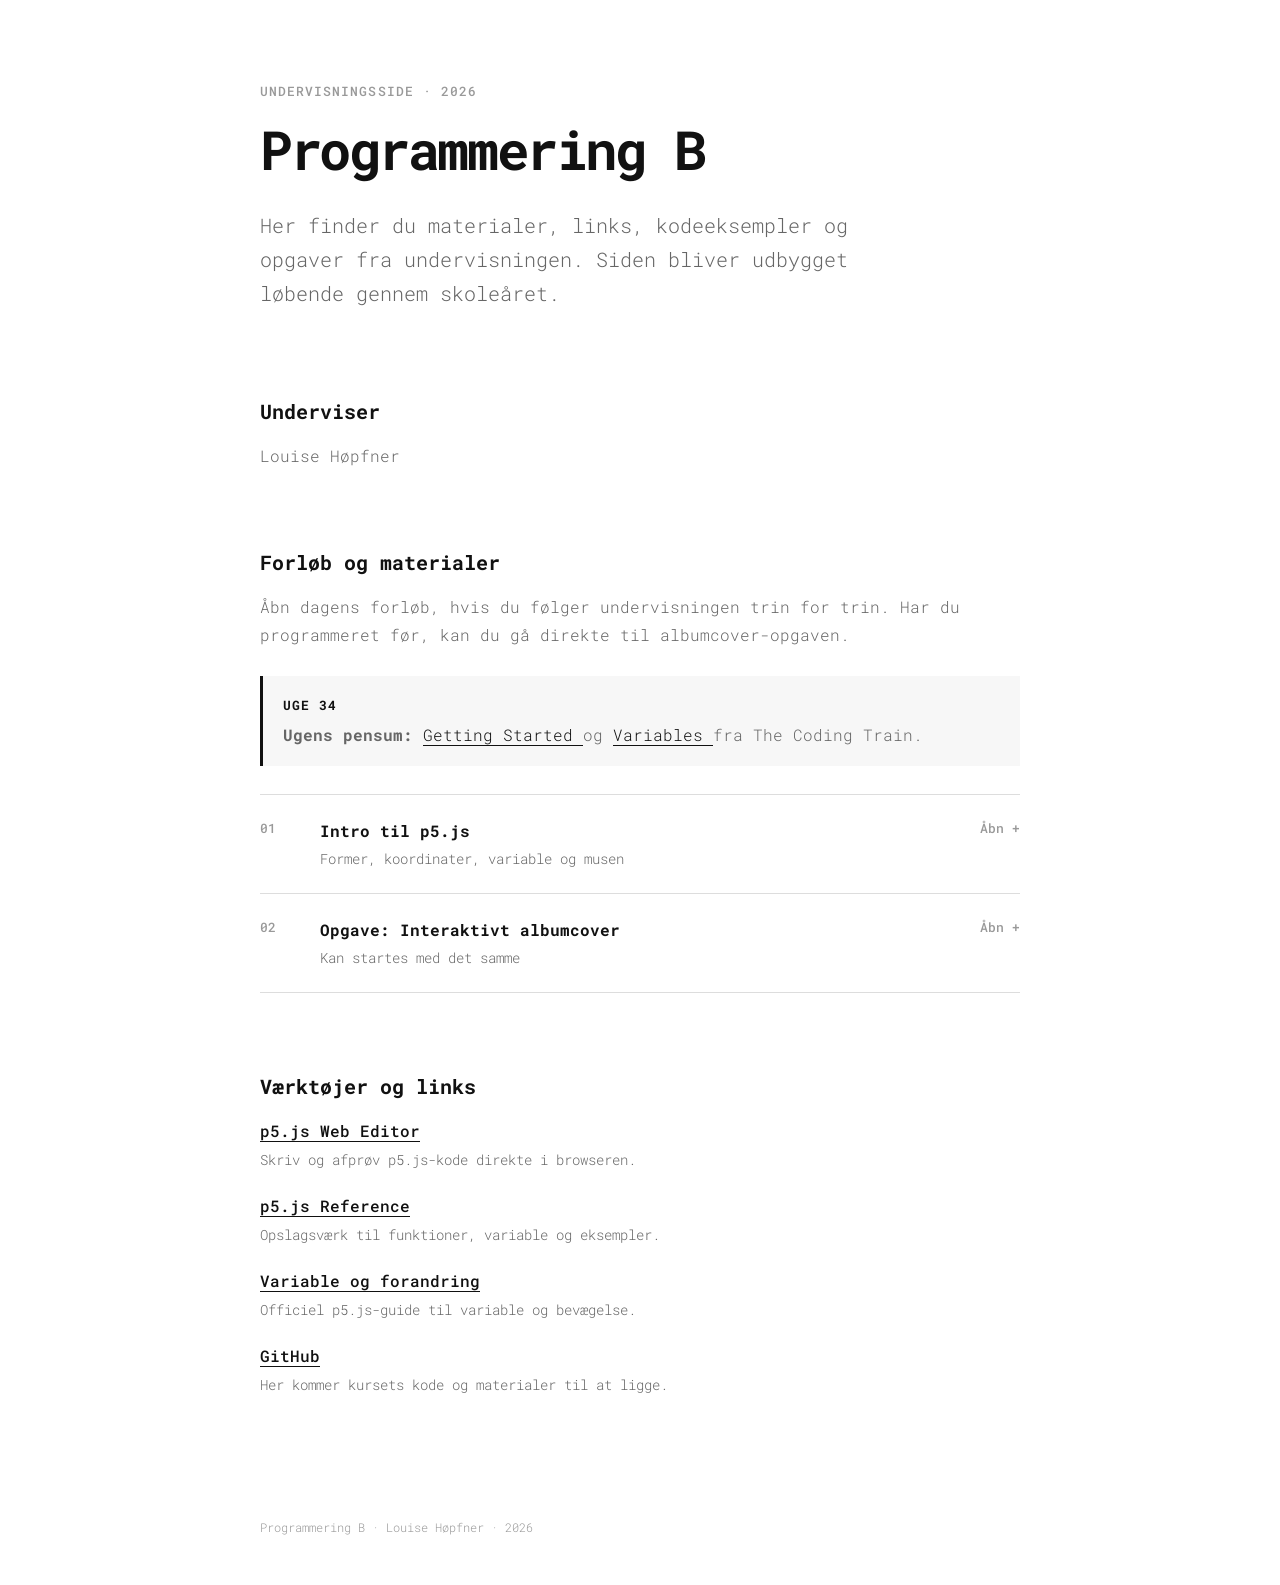
==== index.html @ 895d9dc3 "Enhance course material layout and styling in index.html and main.css" ====
<!doctype html>
<html lang="da">
  <head>
    <meta charset="utf-8">
    <meta name="viewport" content="width=device-width, initial-scale=1">
    <meta
      name="description"
      content="Undervisningsmaterialer, links og kode til Programmering B."
    >
    <title>Programmering B · 2026</title>
    <link rel="preconnect" href="https://fonts.googleapis.com">
    <link rel="preconnect" href="https://fonts.gstatic.com" crossorigin>
    <link
      href="https://fonts.googleapis.com/css2?family=Roboto+Mono:wght@300;500;700&display=swap"
      rel="stylesheet"
    >
    <link rel="stylesheet" href="main.css">
  </head>

  <body>
    <main id="wrapper">
      <header class="site-header">
        <p class="eyebrow">Undervisningsside · 2026</p>
        <h1>Programmering B</h1>
        <p class="intro">
          Her finder du materialer, links, kodeeksempler og opgaver fra
          undervisningen. Siden bliver udbygget løbende gennem skoleåret.
        </p>
      </header>

      <section aria-labelledby="underviser">
        <h2 id="underviser">Underviser</h2>
        <p>Louise Høpfner</p>
      </section>

      <section aria-labelledby="forloeb">
        <h2 id="forloeb">Forløb og materialer</h2>
        <p class="section-note">
          Åbn dagens forløb, hvis du følger undervisningen trin for trin. Har du
          programmeret før, kan du gå direkte til albumcover-opgaven.
        </p>

        <div class="week-overview">
          <p class="week-number">Uge 34</p>
          <p>
            <strong>Ugens pensum:</strong>
            <a
              href="https://thecodingtrain.com/tracks/code-programming-with-p5-js/"
              target="_blank"
              rel="noreferrer"
            >
              Getting Started
            </a>
            og
            <a
              href="https://thecodingtrain.com/tracks/code-programming-with-p5-js/"
              target="_blank"
              rel="noreferrer"
            >
              Variables
            </a>
            fra The Coding Train.
          </p>
        </div>

        <div class="material-list">
          <details class="material-card">
            <summary>
              <span class="course-number" aria-hidden="true">01</span>
              <span class="summary-text">
                <strong>Intro til p5.js</strong>
                <span>Former, koordinater, variable og musen</span>
              </span>
              <span class="toggle-label" aria-hidden="true">Åbn</span>
            </summary>

            <div class="material-content">
              <p class="learning-goal">
                <strong>Mål:</strong> Du kan lave og gemme en p5.js-skitse,
                tegne simple figurer og bruge variable og musens position til
                at ændre dit billede.
              </p>

              <h3>Dagens forløb</h3>
              <ol class="steps">
                <li>
                  <strong>Kom i gang.</strong> Åbn p5.js Web Editor, og se
                  hvordan <code>setup()</code>, <code>draw()</code> og
                  <code>createCanvas()</code> bygger en skitse op.
                </li>
                <li>
                  <strong>Tegn med kode.</strong> Prøv selv at skabe et lille
                  billede med cirkler, ellipser, rektangler og linjer. Skift
                  farver, størrelser og placeringer ved at ændre ét tal ad
                  gangen.
                </li>
                <li>
                  <strong>Brug variable.</strong> Gem en placering, størrelse
                  eller farve i en variabel, og brug variablen flere steder i
                  din skitse. Ændr værdien, og undersøg hvad der sker.
                </li>
                <li>
                  <strong>Gør billedet interaktivt.</strong> Brug
                  <code>mouseX</code> eller <code>mouseY</code> som placering
                  eller størrelse på en figur. Bevæg musen hen over lærredet og
                  se resultatet.
                </li>
              </ol>

              <div class="try-box">
                <h3>Prøv selv undervejs</h3>
                <p>
                  Lav din egen lille komposition. Den må gerne være skæv,
                  enkel eller mærkelig. Målet er at undersøge, hvad koden gør —
                  ikke at gøre den perfekt.
                </p>
              </div>
            </div>
          </details>

          <details class="material-card assignment-card">
            <summary>
              <span class="course-number" aria-hidden="true">02</span>
              <span class="summary-text">
                <strong>Opgave: Interaktivt albumcover</strong>
                <span>Kan startes med det samme</span>
              </span>
              <span class="toggle-label" aria-hidden="true">Åbn</span>
            </summary>

            <div class="material-content">
              <p class="assignment-intro">
                Design et albumcover i p5.js, og gør det levende med variable
                og musens position. Du kan fortolke et cover, du allerede kan
                lide, eller opfinde en kunstner og et album selv.
              </p>

              <div class="inspiration-box">
                <h3>Find inspiration</h3>
                <p>
                  Se eksempler på
                  <a
                    href="https://dk.pinterest.com/louisehpfner/album-art-programming/"
                    target="_blank"
                    rel="noreferrer"
                  >
                    Pinterest-boardet Album art – programming
                  </a>.
                  Find et cover med former, farver eller mønstre, du synes er
                  interessante. Brug det som inspiration — du behøver ikke
                  kopiere det præcist.
                </p>
              </div>

              <h3>Dit albumcover skal</h3>
              <ul class="requirements">
                <li>have et kvadratisk lærred og en tydelig baggrund,</li>
                <li>bruge mindst tre forskellige simple figurer,</li>
                <li>bruge farver og former bevidst som en del af designet,</li>
                <li>bruge mindst to variable, du selv har oprettet, og</li>
                <li>
                  reagere tydeligt på <code>mouseX</code> og/eller
                  <code>mouseY</code>.
                </li>
              </ul>

              <h3>Sådan kan du arbejde</h3>
              <ol class="steps">
                <li>Vælg en idé, og lav eventuelt en hurtig skitse på papir.</li>
                <li>Byg først coveret med simple, stillestående figurer.</li>
                <li>Flyt gentagne værdier over i dine egne variable.</li>
                <li>
                  Vælg hvad musen skal styre: placering, størrelse, afstand,
                  farve eller noget helt andet.
                </li>
                <li>Afprøv, justér og giv skitsen et navn i editoren.</li>
              </ol>

              <div class="stretch-box">
                <h3>Ekstra udfordringer</h3>
                <ul>
                  <li>Lad musens vandrette og lodrette position styre hver sin ting.</li>
                  <li>Få en del af designet til at bevæge sig af sig selv.</li>
                  <li>Tilføj kunstnernavn og albumtitel som tekst.</li>
                  <li>Find på en interaktion, der overrasker brugeren.</li>
                </ul>
              </div>

              <p class="hand-in">
                <strong>Når du er færdig:</strong> Gem skitsen, og del linket
                med din underviser.
              </p>

              <p>
                <a
                  class="primary-link"
                  href="https://editor.p5js.org/"
                  target="_blank"
                  rel="noreferrer"
                >
                  Åbn p5.js Web Editor →
                </a>
              </p>
            </div>
          </details>
        </div>
      </section>

      <section aria-labelledby="vaerktoejer">
        <h2 id="vaerktoejer">Værktøjer og links</h2>
        <ul class="link-list">
          <li>
            <a href="https://editor.p5js.org/" target="_blank" rel="noreferrer">
              p5.js Web Editor
            </a>
            <span>Skriv og afprøv p5.js-kode direkte i browseren.</span>
          </li>
          <li>
            <a href="https://p5js.org/reference/" target="_blank" rel="noreferrer">
              p5.js Reference
            </a>
            <span>Opslagsværk til funktioner, variable og eksempler.</span>
          </li>
          <li>
            <a
              href="https://p5js.org/tutorials/variables-and-change/"
              target="_blank"
              rel="noreferrer"
            >
              Variable og forandring
            </a>
            <span>Officiel p5.js-guide til variable og bevægelse.</span>
          </li>
          <li>
            <a href="https://github.com/" target="_blank" rel="noreferrer">
              GitHub
            </a>
            <span>Her kommer kursets kode og materialer til at ligge.</span>
          </li>
        </ul>
      </section>
    </main>

    <footer>
      <p>Programmering B · Louise Høpfner · 2026</p>
    </footer>
  </body>
</html>
---- main.css ----
:root {
  color-scheme: light;
  --background: #ffffff;
  --text: #666666;
  --heading: #111111;
  --muted: #999999;
  --line: #dddddd;
  --max-width: 760px;
}

* {
  box-sizing: border-box;
}

html {
  scroll-behavior: smooth;
}

body {
  margin: 0;
  background: var(--background);
  color: var(--text);
  font-family: "Roboto Mono", monospace;
  font-size: 16px;
  font-weight: 300;
  line-height: 1.7;
}

#wrapper,
footer {
  width: min(100% - 40px, var(--max-width));
  margin-inline: auto;
}

#wrapper {
  padding-block: 80px 40px;
}

.site-header {
  margin-bottom: 88px;
}

.eyebrow {
  margin: 0 0 12px;
  color: var(--muted);
  font-size: 13px;
  font-weight: 500;
  letter-spacing: 0.08em;
  text-transform: uppercase;
}

h1,
h2,
h3,
p {
  margin-top: 0;
}

h1,
h2,
h3 {
  color: var(--heading);
  line-height: 1.3;
}

h1 {
  margin-bottom: 24px;
  font-size: clamp(34px, 7vw, 54px);
  font-weight: 700;
  letter-spacing: -0.045em;
}

h2 {
  margin-bottom: 18px;
  font-size: 20px;
  font-weight: 700;
}

h3 {
  margin-bottom: 4px;
  font-size: 16px;
  font-weight: 700;
}

.intro {
  max-width: 650px;
  margin-bottom: 0;
  font-size: clamp(17px, 2.5vw, 20px);
}

section {
  margin-bottom: 80px;
}

section > p:last-child {
  margin-bottom: 0;
}

.section-note {
  margin-bottom: 28px;
}

.week-overview {
  margin-bottom: 28px;
  padding: 18px 20px;
  border-left: 3px solid var(--heading);
  background: #f7f7f7;
}

.week-overview p {
  margin-bottom: 0;
}

.week-number {
  color: var(--heading);
  font-size: 13px;
  font-weight: 700;
  letter-spacing: 0.08em;
  text-transform: uppercase;
}

.week-overview .week-number {
  margin-bottom: 5px;
}

a {
  color: var(--heading);
  text-decoration: none;
  border-bottom: 1px solid var(--heading);
  transition: color 120ms ease, background-color 120ms ease;
}

a:hover,
a:focus-visible {
  background: var(--heading);
  color: var(--background);
  outline: none;
}

.link-list {
  margin: 0;
  padding: 0;
  list-style: none;
}

.material-list {
  border-top: 1px solid var(--line);
}

.material-card {
  border-bottom: 1px solid var(--line);
}

.material-card summary {
  display: grid;
  grid-template-columns: 42px 1fr auto;
  gap: 18px;
  align-items: start;
  padding-block: 22px;
  color: var(--heading);
  cursor: pointer;
  list-style: none;
}

.material-card summary::-webkit-details-marker {
  display: none;
}

.material-card summary:hover .summary-text strong,
.material-card summary:focus-visible .summary-text strong {
  text-decoration: underline;
  text-underline-offset: 4px;
}

.material-card summary:focus-visible {
  outline: 2px solid var(--heading);
  outline-offset: 5px;
}

.course-number,
.toggle-label {
  color: var(--muted);
  font-size: 13px;
  font-weight: 500;
}

.summary-text strong,
.summary-text span {
  display: block;
}

.summary-text strong {
  margin-bottom: 3px;
}

.summary-text span {
  color: var(--text);
  font-size: 14px;
}

.toggle-label::after {
  content: " +";
}

.material-card[open] .toggle-label {
  color: var(--heading);
}

.material-card[open] .toggle-label::before {
  content: "Luk";
}

.material-card[open] .toggle-label {
  font-size: 0;
}

.material-card[open] .toggle-label::before,
.material-card[open] .toggle-label::after {
  font-size: 13px;
}

.material-card[open] .toggle-label::after {
  content: " −";
}

.material-content {
  padding: 6px 0 48px 60px;
}

.material-content h3 {
  margin-top: 32px;
  margin-bottom: 12px;
}

.learning-goal,
.assignment-intro {
  color: var(--heading);
  font-size: 17px;
}

.steps,
.requirements {
  margin: 0;
  padding-left: 24px;
}

.steps li,
.requirements li {
  margin-bottom: 12px;
  padding-left: 6px;
}

code {
  padding: 0.08em 0.3em;
  background: #f1f1f1;
  color: var(--heading);
  font-family: inherit;
  font-size: 0.92em;
}

.try-box,
.stretch-box,
.inspiration-box {
  margin-top: 32px;
  padding: 22px 24px;
  border-left: 3px solid var(--heading);
  background: #f7f7f7;
}

.try-box h3,
.stretch-box h3,
.inspiration-box h3 {
  margin-top: 0;
}

.try-box p,
.stretch-box ul,
.inspiration-box p {
  margin-bottom: 0;
}

.stretch-box ul {
  padding-left: 20px;
}

.stretch-box li {
  margin-bottom: 8px;
}

.stretch-box li:last-child {
  margin-bottom: 0;
}

.hand-in {
  margin-top: 32px;
}

.primary-link {
  display: inline-block;
  padding: 8px 10px;
  border: 1px solid var(--heading);
  font-weight: 500;
}

.link-list li {
  margin-bottom: 20px;
}

.link-list a {
  display: inline;
  font-weight: 500;
}

.link-list span {
  display: block;
  margin-top: 4px;
  font-size: 14px;
}

footer {
  padding-block: 0 48px;
  color: var(--muted);
  font-size: 12px;
}

footer p {
  margin: 0;
}

@media (max-width: 560px) {
  #wrapper {
    padding-top: 48px;
  }

  .site-header {
    margin-bottom: 64px;
  }

  section {
    margin-bottom: 60px;
  }

  .material-card summary {
    grid-template-columns: 30px 1fr auto;
    gap: 10px;
  }

  .material-content {
    padding-left: 40px;
  }
}

@media (prefers-reduced-motion: reduce) {
  html {
    scroll-behavior: auto;
  }

  a {
    transition: none;
  }
}
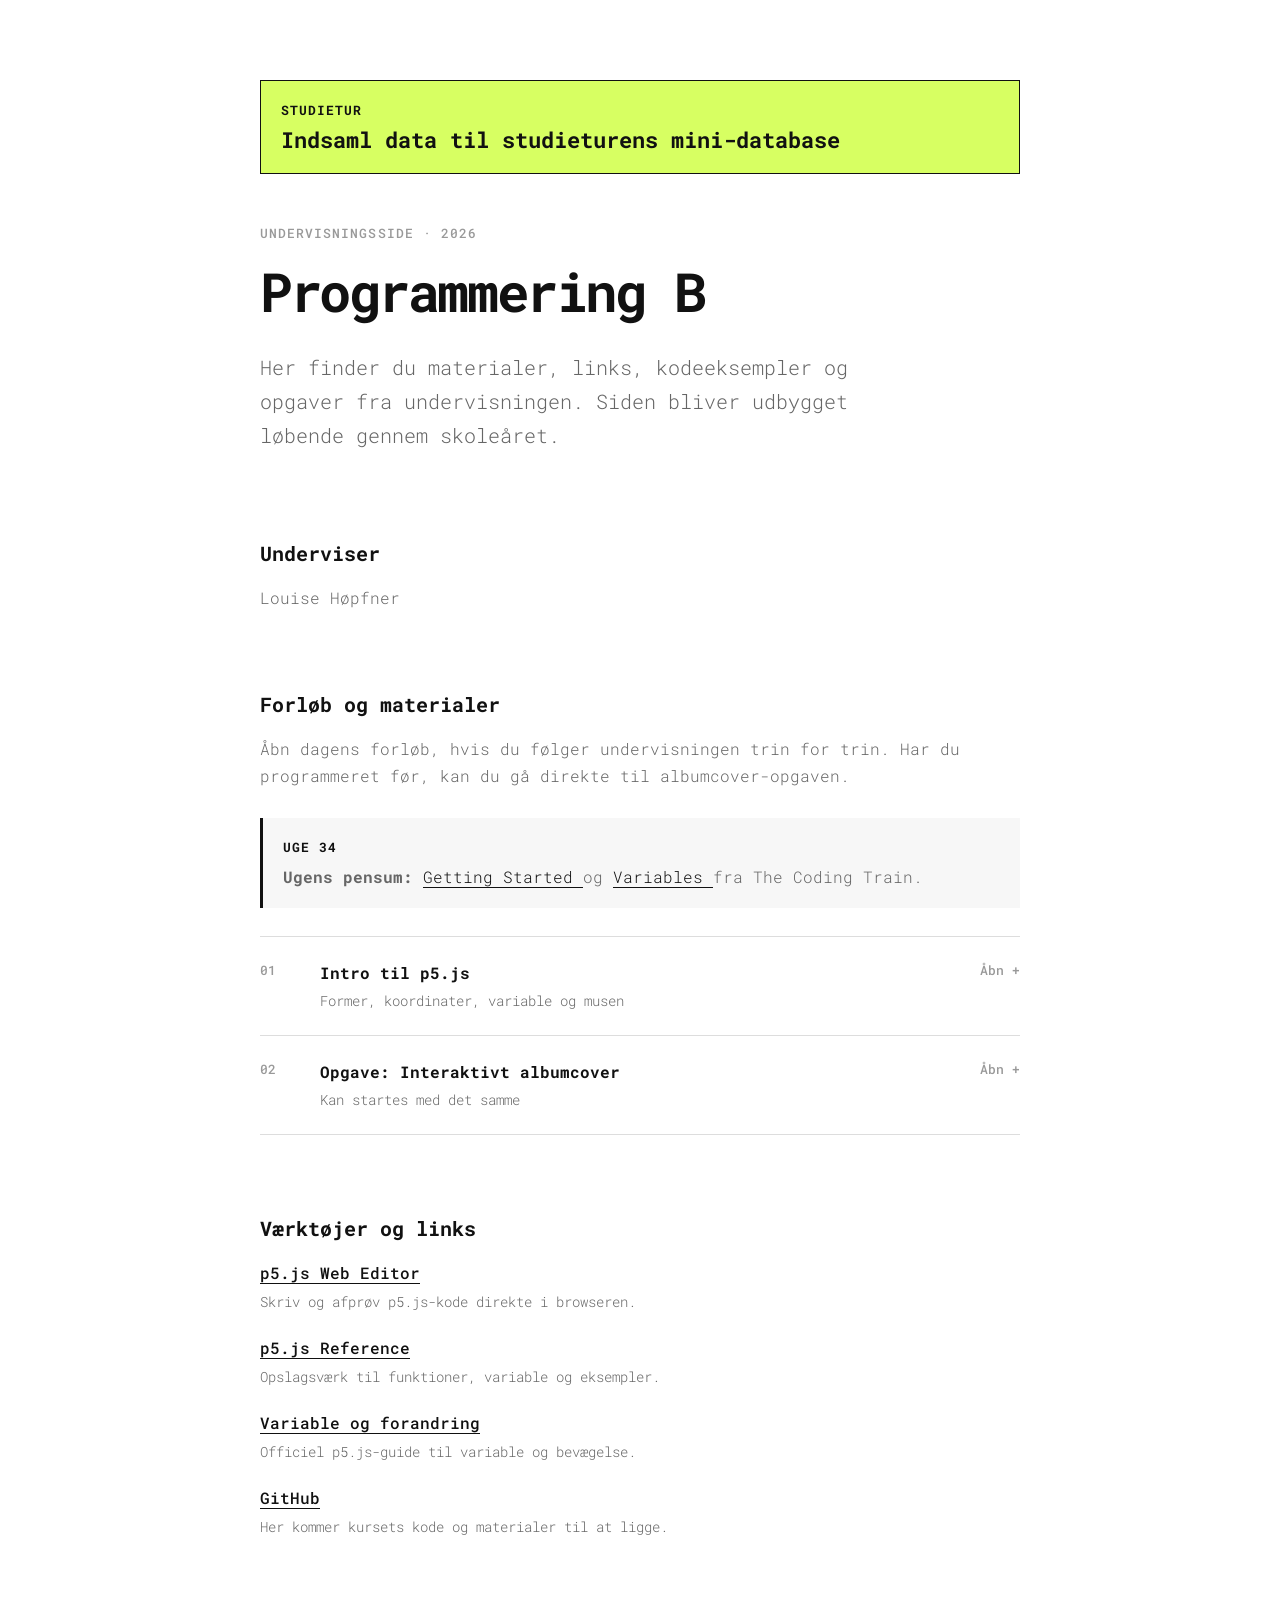
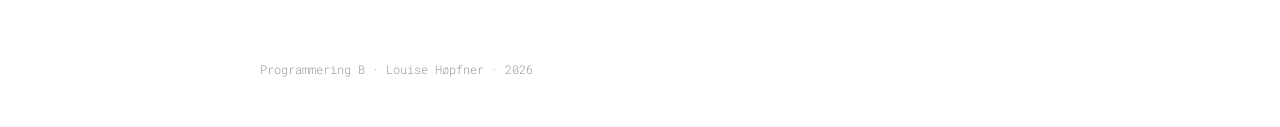
==== commit 474d1d05: "tilføjet studietursopgave" ====
--- a/index.html
+++ b/index.html
@@ -19,6 +19,11 @@
 
   <body>
     <main id="wrapper">
+      <a class="top-banner" href="studietur/">
+        <span>Studietur</span>
+        <strong>Indsaml data til studieturens mini-database</strong>
+      </a>
+
       <header class="site-header">
         <p class="eyebrow">Undervisningsside · 2026</p>
         <h1>Programmering B</h1>
--- a/main.css
+++ b/main.css
@@ -5,6 +5,8 @@
   --heading: #111111;
   --muted: #999999;
   --line: #dddddd;
+  --accent: #d7ff62;
+  --accent-soft: #f4ffd1;
   --max-width: 760px;
 }
 
@@ -36,8 +38,46 @@
   padding-block: 80px 40px;
 }
 
+.top-banner {
+  display: block;
+  margin-bottom: 48px;
+  padding: 18px 20px;
+  border: 1px solid var(--heading);
+  background: var(--accent);
+  color: var(--heading);
+  text-decoration: none;
+}
+
+.top-banner:hover,
+.top-banner:focus-visible {
+  background: var(--heading);
+  color: var(--background);
+}
+
+.top-banner span,
+.top-banner strong {
+  display: block;
+}
+
+.top-banner span {
+  margin-bottom: 4px;
+  font-size: 13px;
+  font-weight: 700;
+  letter-spacing: 0.08em;
+  text-transform: uppercase;
+}
+
+.top-banner strong {
+  font-size: clamp(17px, 3vw, 22px);
+  line-height: 1.35;
+}
+
 .site-header {
   margin-bottom: 88px;
+}
+
+.compact-header {
+  margin-bottom: 64px;
 }
 
 .eyebrow {
@@ -135,6 +175,10 @@
   background: var(--heading);
   color: var(--background);
   outline: none;
+}
+
+.back-link {
+  margin-bottom: 42px;
 }
 
 .link-list {
@@ -256,6 +300,90 @@
   color: var(--heading);
   font-family: inherit;
   font-size: 0.92em;
+}
+
+.action-box {
+  margin-top: 32px;
+  padding: 24px;
+  border-left: 3px solid var(--heading);
+  background: var(--accent-soft);
+}
+
+.action-box h2 {
+  margin-bottom: 10px;
+}
+
+.primary-link {
+  display: inline-block;
+  margin-top: 8px;
+  font-weight: 500;
+}
+
+.field-table {
+  border-top: 1px solid var(--line);
+}
+
+.field-row {
+  display: grid;
+  grid-template-columns: minmax(150px, 1fr) minmax(110px, 0.7fr) minmax(220px, 1.6fr);
+  gap: 18px;
+  padding-block: 14px;
+  border-bottom: 1px solid var(--line);
+}
+
+.field-header {
+  color: var(--heading);
+  font-size: 13px;
+  font-weight: 700;
+  letter-spacing: 0.08em;
+  text-transform: uppercase;
+}
+
+.code-block {
+  overflow-x: auto;
+  margin: 24px 0 0;
+  padding: 20px;
+  background: #f7f7f7;
+  color: var(--heading);
+  font-family: inherit;
+  font-size: 13px;
+  line-height: 1.6;
+}
+
+.code-block code {
+  padding: 0;
+  background: transparent;
+}
+
+@media (max-width: 680px) {
+  #wrapper {
+    padding-block: 48px 32px;
+  }
+
+  .site-header {
+    margin-bottom: 60px;
+  }
+
+  .material-card summary {
+    grid-template-columns: 32px 1fr;
+  }
+
+  .toggle-label {
+    grid-column: 2;
+  }
+
+  .material-content {
+    padding-left: 0;
+  }
+
+  .field-row {
+    grid-template-columns: 1fr;
+    gap: 4px;
+  }
+
+  .field-header {
+    display: none;
+  }
 }
 
 .try-box,
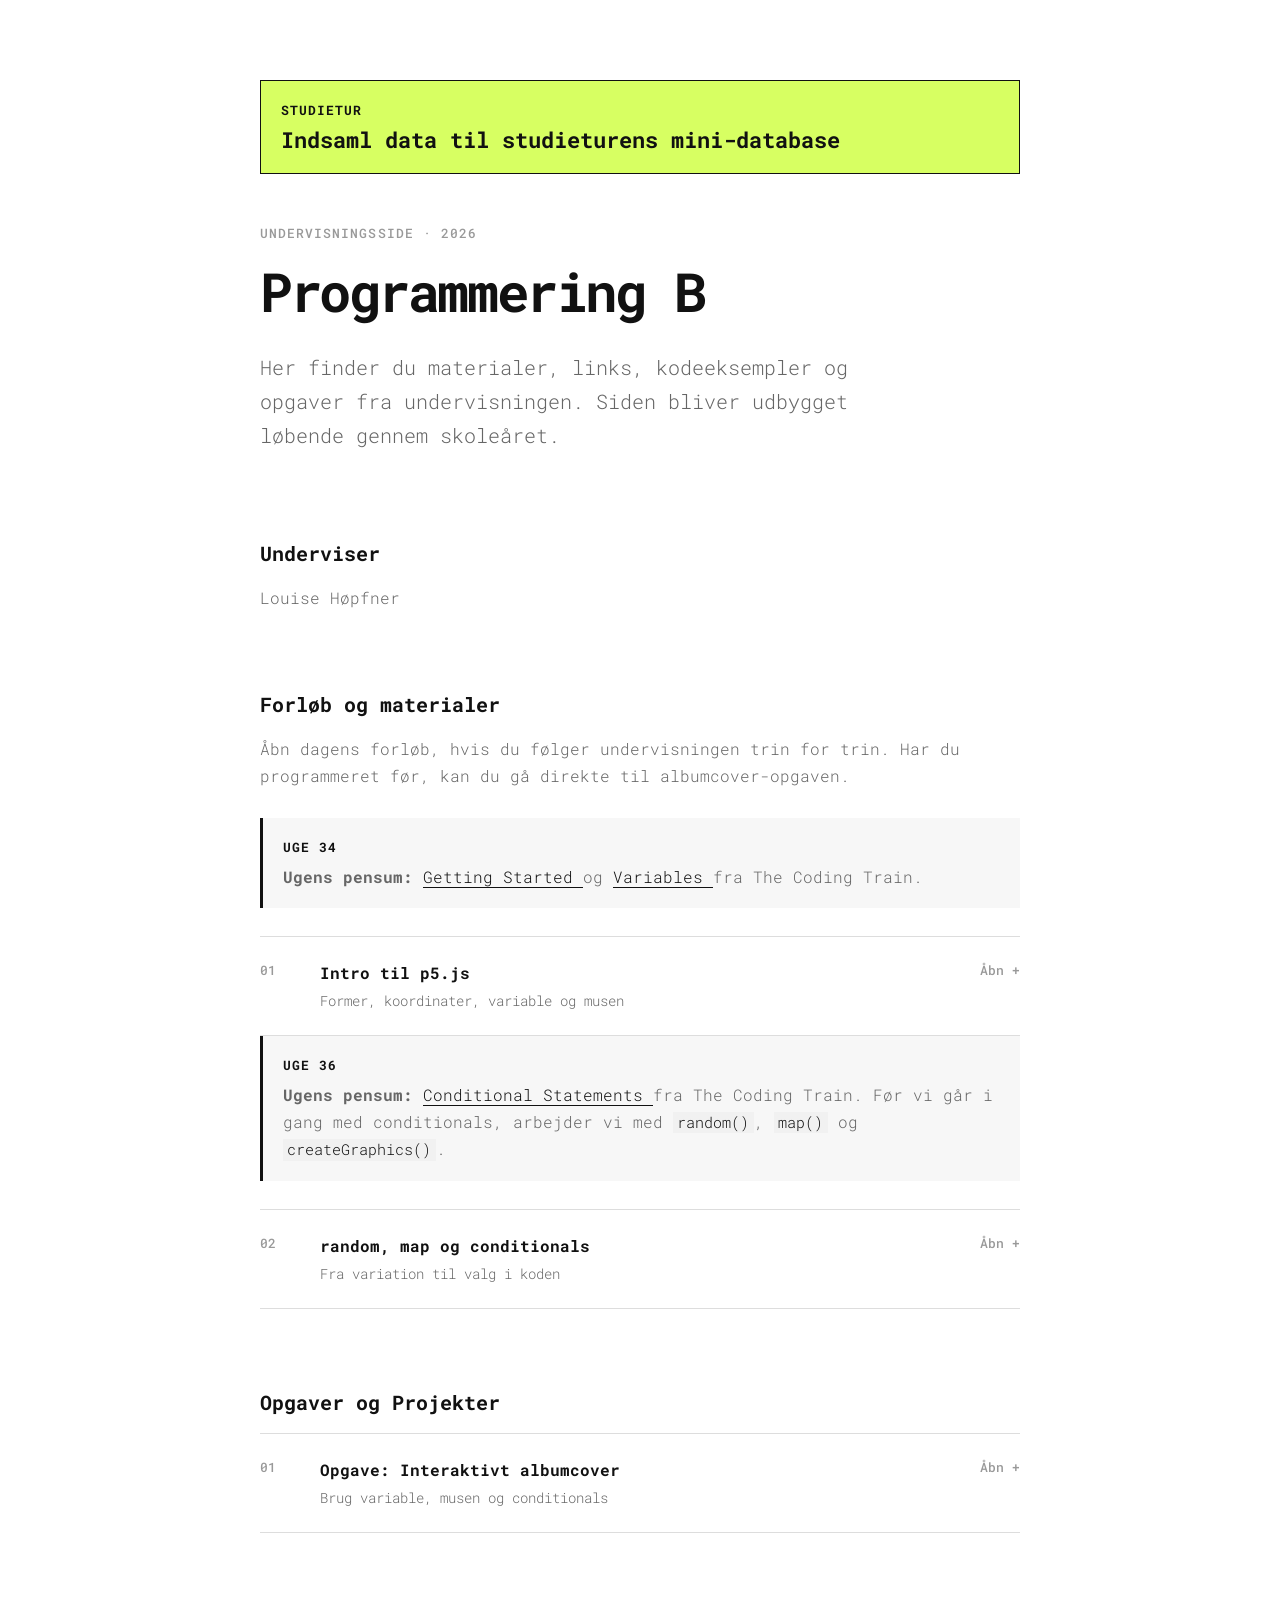
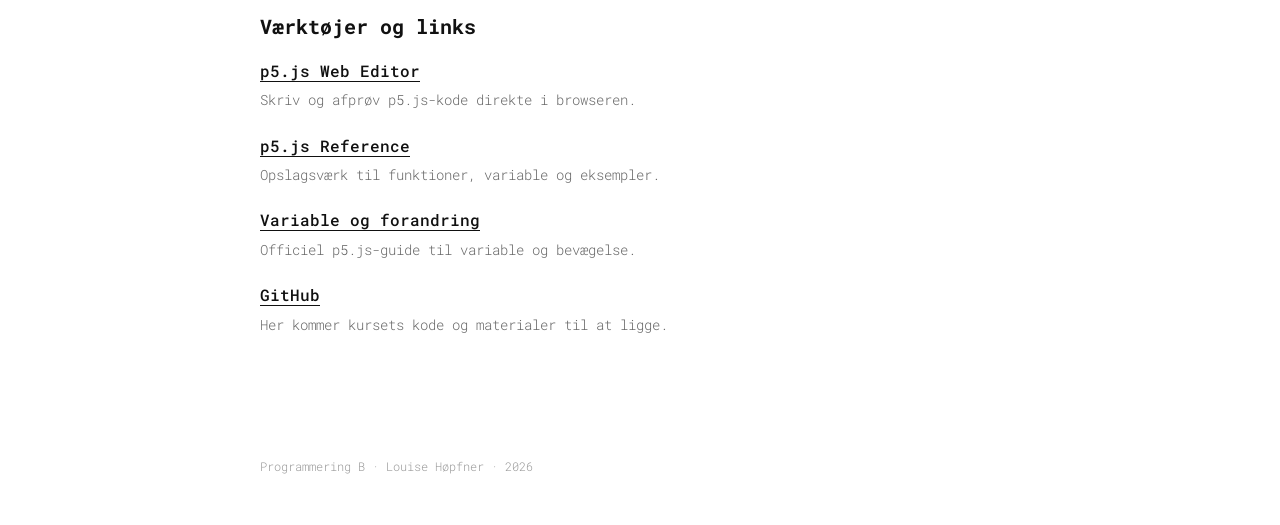
==== commit cf3b9402: "Add weekly overview and assignment details for Uge 36 in index.html" ====
--- a/index.html
+++ b/index.html
@@ -11,10 +11,10 @@
     <link rel="preconnect" href="https://fonts.googleapis.com">
     <link rel="preconnect" href="https://fonts.gstatic.com" crossorigin>
     <link
-      href="https://fonts.googleapis.com/css2?family=Roboto+Mono:wght@300;500;700&display=swap"
+      href="https://fonts.googleapis.com/css2?family=Roboto+Mono:wght@300;500;700&amp;display=swap"
       rel="stylesheet"
     >
-    <link rel="stylesheet" href="main.css">
+    <link rel="stylesheet" href="main.css?v=2026-08-23">
   </head>
 
   <body>
@@ -122,13 +122,128 @@
               </div>
             </div>
           </details>
-
+        </div>
+
+        <div class="week-overview">
+          <p class="week-number">Uge 36</p>
+          <p>
+            <strong>Ugens pensum:</strong>
+            <a
+              href="https://thecodingtrain.com/tracks/code-programming-with-p5-js/code/3-conditionals/1-conditionals/"
+              target="_blank"
+              rel="noreferrer"
+            >
+              Conditional Statements
+            </a>
+            fra The Coding Train. Før vi går i gang med conditionals, arbejder
+            vi med <code>random()</code>, <code>map()</code> og
+            <code>createGraphics()</code>.
+          </p>
+        </div>
+
+        <div class="material-list">
           <details class="material-card assignment-card">
             <summary>
               <span class="course-number" aria-hidden="true">02</span>
               <span class="summary-text">
+                <strong>random, map og conditionals</strong>
+                <span>Fra variation til valg i koden</span>
+              </span>
+              <span class="toggle-label" aria-hidden="true">Åbn</span>
+            </summary>
+
+            <div class="material-content">
+              <p class="learning-goal">
+                <strong>Mål:</strong> Du kan bruge <code>random()</code> til
+                variation, <code>map()</code> til at omsætte musens position
+                til nye værdier og <code>if</code> til at få en skitse til at
+                reagere forskelligt i forskellige situationer.
+              </p>
+
+              <h3>Først: se og prøv</h3>
+              <ol class="steps">
+                <li>
+                  Se videoerne om
+                  <a
+                    href="https://thecodingtrain.com/tracks/code-programming-with-p5-js/code/2-variables/4-random/"
+                    target="_blank"
+                    rel="noreferrer"
+                  >
+                    <code>random()</code>
+                  </a>,
+                  <a
+                    href="https://thecodingtrain.com/tracks/code-programming-with-p5-js/code/2-variables/5-map/"
+                    target="_blank"
+                    rel="noreferrer"
+                  >
+                    <code>map()</code>
+                  </a>
+                  og
+                  <a
+                    href="https://thecodingtrain.com/tracks/code-programming-with-p5-js/code/2-variables/6-creategraphics/"
+                    target="_blank"
+                    rel="noreferrer"
+                  >
+                    <code>createGraphics()</code>
+                  </a>
+                  fra The Coding Train.
+                </li>
+                <li>
+                  Åbn en skitse, du allerede har lavet, eller start en ny i
+                  p5.js Web Editor.
+                </li>
+                <li>
+                  Tilføj mindst <code>random()</code> og <code>map()</code> til
+                  skitsen. Du kan for eksempel lade farver, størrelser eller
+                  placeringer ændre sig.
+                </li>
+                <li>
+                  Hvis du har tid, så undersøg <code>createGraphics()</code> og
+                  prøv at tegne noget på et ekstra lag.
+                </li>
+              </ol>
+
+              <h3>Derefter: conditionals</h3>
+              <ol class="steps">
+                <li>
+                  Vi gennemgår boolean expressions, sammenligninger og
+                  <code>if</code>-sætninger sammen.
+                </li>
+                <li>
+                  Vi ser på, hvordan <code>mouseClicked()</code> kan bruges til
+                  at ændre noget i skitsen, når brugeren klikker.
+                </li>
+                <li>
+                  Du starter på
+                  <a href="#albumcover-opgave">albumcover-opgaven</a> og
+                  bruger de nye teknikker til at gøre coveret mere levende.
+                </li>
+              </ol>
+
+              <div class="try-box">
+                <h3>Miniøvelse</h3>
+                <p>
+                  Lav en lille skitse, hvor musens position ændrer mindst én
+                  værdi med <code>map()</code>, og hvor mindst én ting bliver
+                  valgt eller placeret med <code>random()</code>.
+                </p>
+              </div>
+            </div>
+          </details>
+
+        </div>
+      </section>
+
+      <section aria-labelledby="opgaver">
+        <h2 id="opgaver">Opgaver og Projekter</h2>
+
+        <div class="material-list">
+          <details id="albumcover-opgave" class="material-card assignment-card">
+            <summary>
+              <span class="course-number" aria-hidden="true">01</span>
+              <span class="summary-text">
                 <strong>Opgave: Interaktivt albumcover</strong>
-                <span>Kan startes med det samme</span>
+                <span>Brug variable, musen og conditionals</span>
               </span>
               <span class="toggle-label" aria-hidden="true">Åbn</span>
             </summary>
@@ -164,8 +279,12 @@
                 <li>bruge farver og former bevidst som en del af designet,</li>
                 <li>bruge mindst to variable, du selv har oprettet, og</li>
                 <li>
+                  bruge <code>random()</code> eller <code>map()</code> på en
+                  måde, der kan ses i coveret, og
+                </li>
+                <li>
                   reagere tydeligt på <code>mouseX</code> og/eller
-                  <code>mouseY</code>.
+                  <code>mouseY</code> og/eller <code>mouseClicked()</code>.
                 </li>
               </ul>
 
@@ -178,6 +297,10 @@
                   Vælg hvad musen skal styre: placering, størrelse, afstand,
                   farve eller noget helt andet.
                 </li>
+                <li>
+                  Tilføj en <code>if</code>-sætning, så coveret ændrer sig, når
+                  noget bestemt er sandt.
+                </li>
                 <li>Afprøv, justér og giv skitsen et navn i editoren.</li>
               </ol>
 
@@ -186,6 +309,7 @@
                 <ul>
                   <li>Lad musens vandrette og lodrette position styre hver sin ting.</li>
                   <li>Få en del af designet til at bevæge sig af sig selv.</li>
+                  <li>Brug <code>createGraphics()</code> til et ekstra lag.</li>
                   <li>Tilføj kunstnernavn og albumtitel som tekst.</li>
                   <li>Find på en interaktion, der overrasker brugeren.</li>
                 </ul>
--- a/main.css
+++ b/main.css
@@ -43,6 +43,7 @@
   margin-bottom: 48px;
   padding: 18px 20px;
   border: 1px solid var(--heading);
+  background: #d7ff62;
   background: var(--accent);
   color: var(--heading);
   text-decoration: none;
@@ -427,7 +428,15 @@
   display: inline-block;
   padding: 8px 10px;
   border: 1px solid var(--heading);
+  background: #d7ff62;
+  color: var(--heading);
   font-weight: 500;
+}
+
+.primary-link:hover,
+.primary-link:focus-visible {
+  background: var(--heading);
+  color: var(--background);
 }
 
 .link-list li {
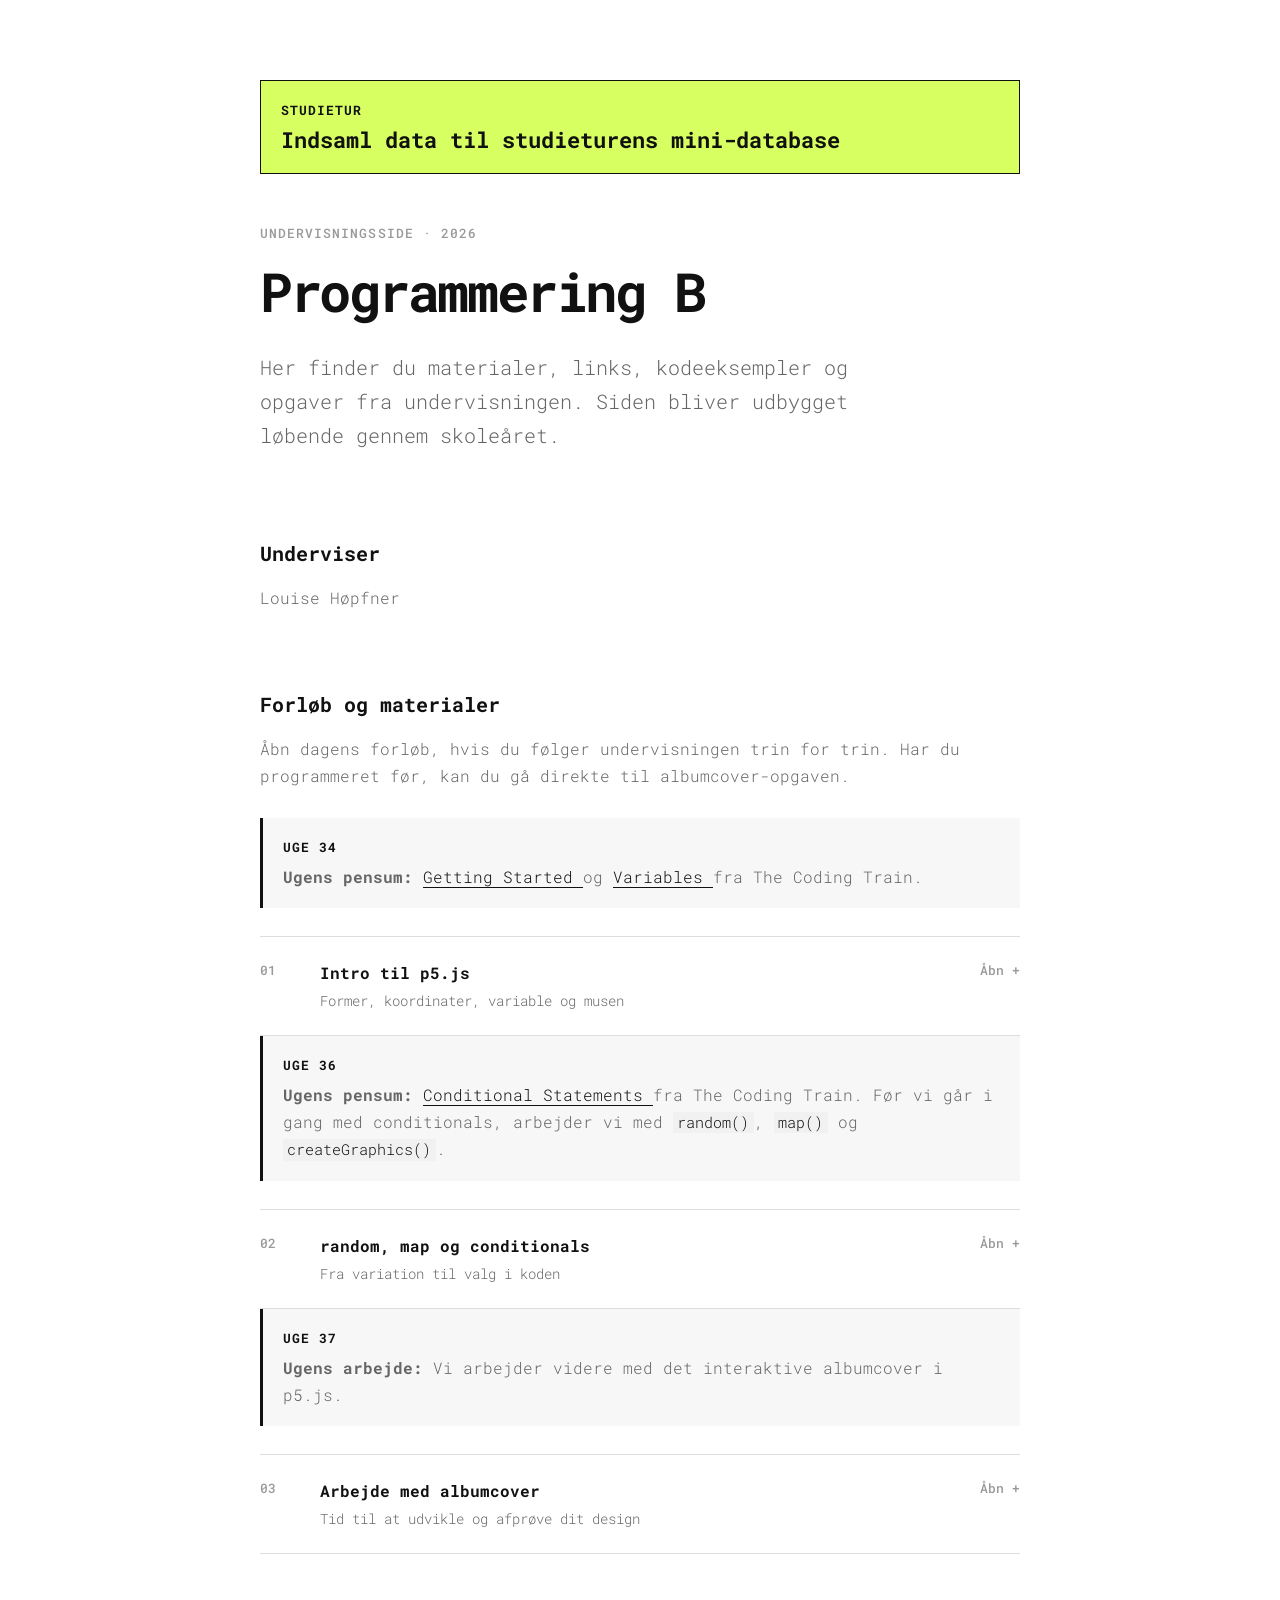
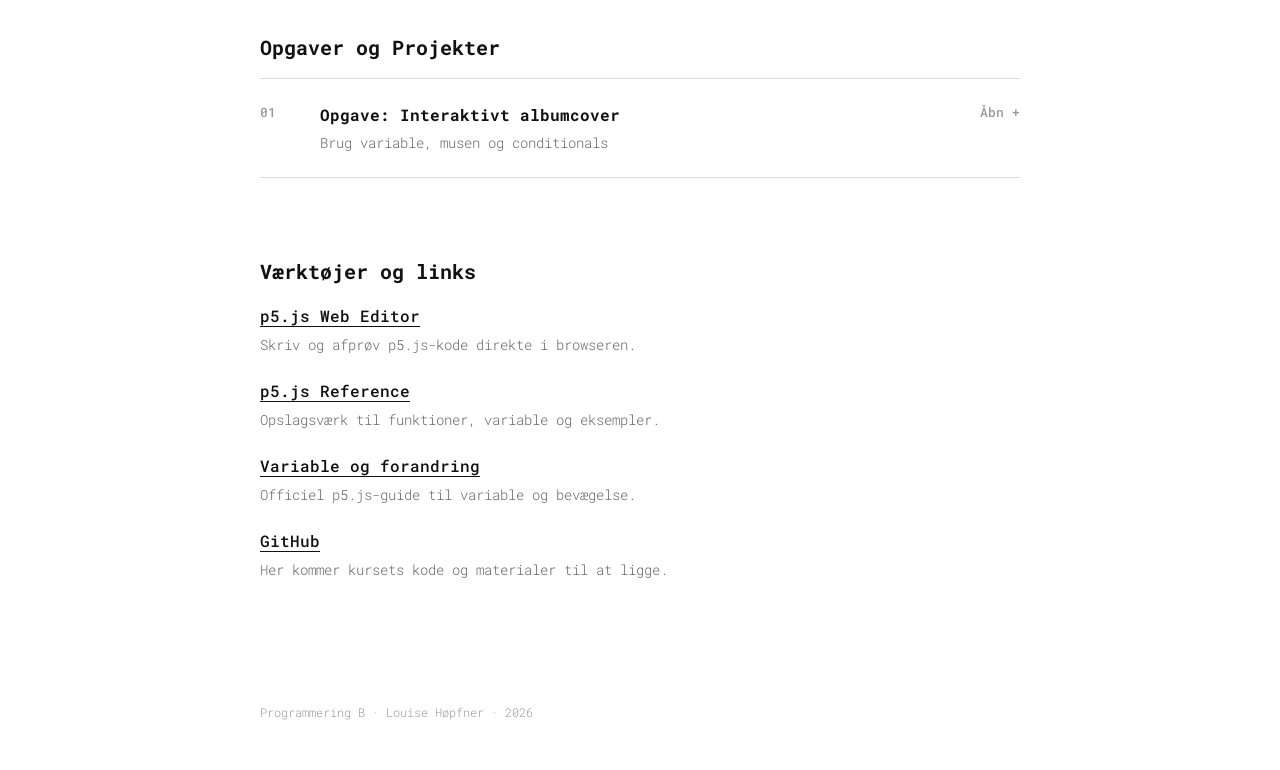
==== commit a43337dc: "Tilføj undervisningsforløb for uge 37" ====
--- a/index.html
+++ b/index.html
@@ -230,7 +230,35 @@
               </div>
             </div>
           </details>
-
+        </div>
+
+        <div class="week-overview">
+          <p class="week-number">Uge 37</p>
+          <p>
+            <strong>Ugens arbejde:</strong> Vi arbejder videre med det
+            interaktive albumcover i p5.js.
+          </p>
+        </div>
+
+        <div class="material-list">
+          <details class="material-card">
+            <summary>
+              <span class="course-number" aria-hidden="true">03</span>
+              <span class="summary-text">
+                <strong>Arbejde med albumcover</strong>
+                <span>Tid til at udvikle og afprøve dit design</span>
+              </span>
+              <span class="toggle-label" aria-hidden="true">Åbn</span>
+            </summary>
+
+            <div class="material-content">
+              <p>
+                Brug lektionen på at arbejde videre med dit interaktive
+                albumcover. Du finder krav, arbejdsgang og ekstra udfordringer i
+                <a href="#albumcover-opgave">albumcover-opgaven</a>.
+              </p>
+            </div>
+          </details>
         </div>
       </section>
 
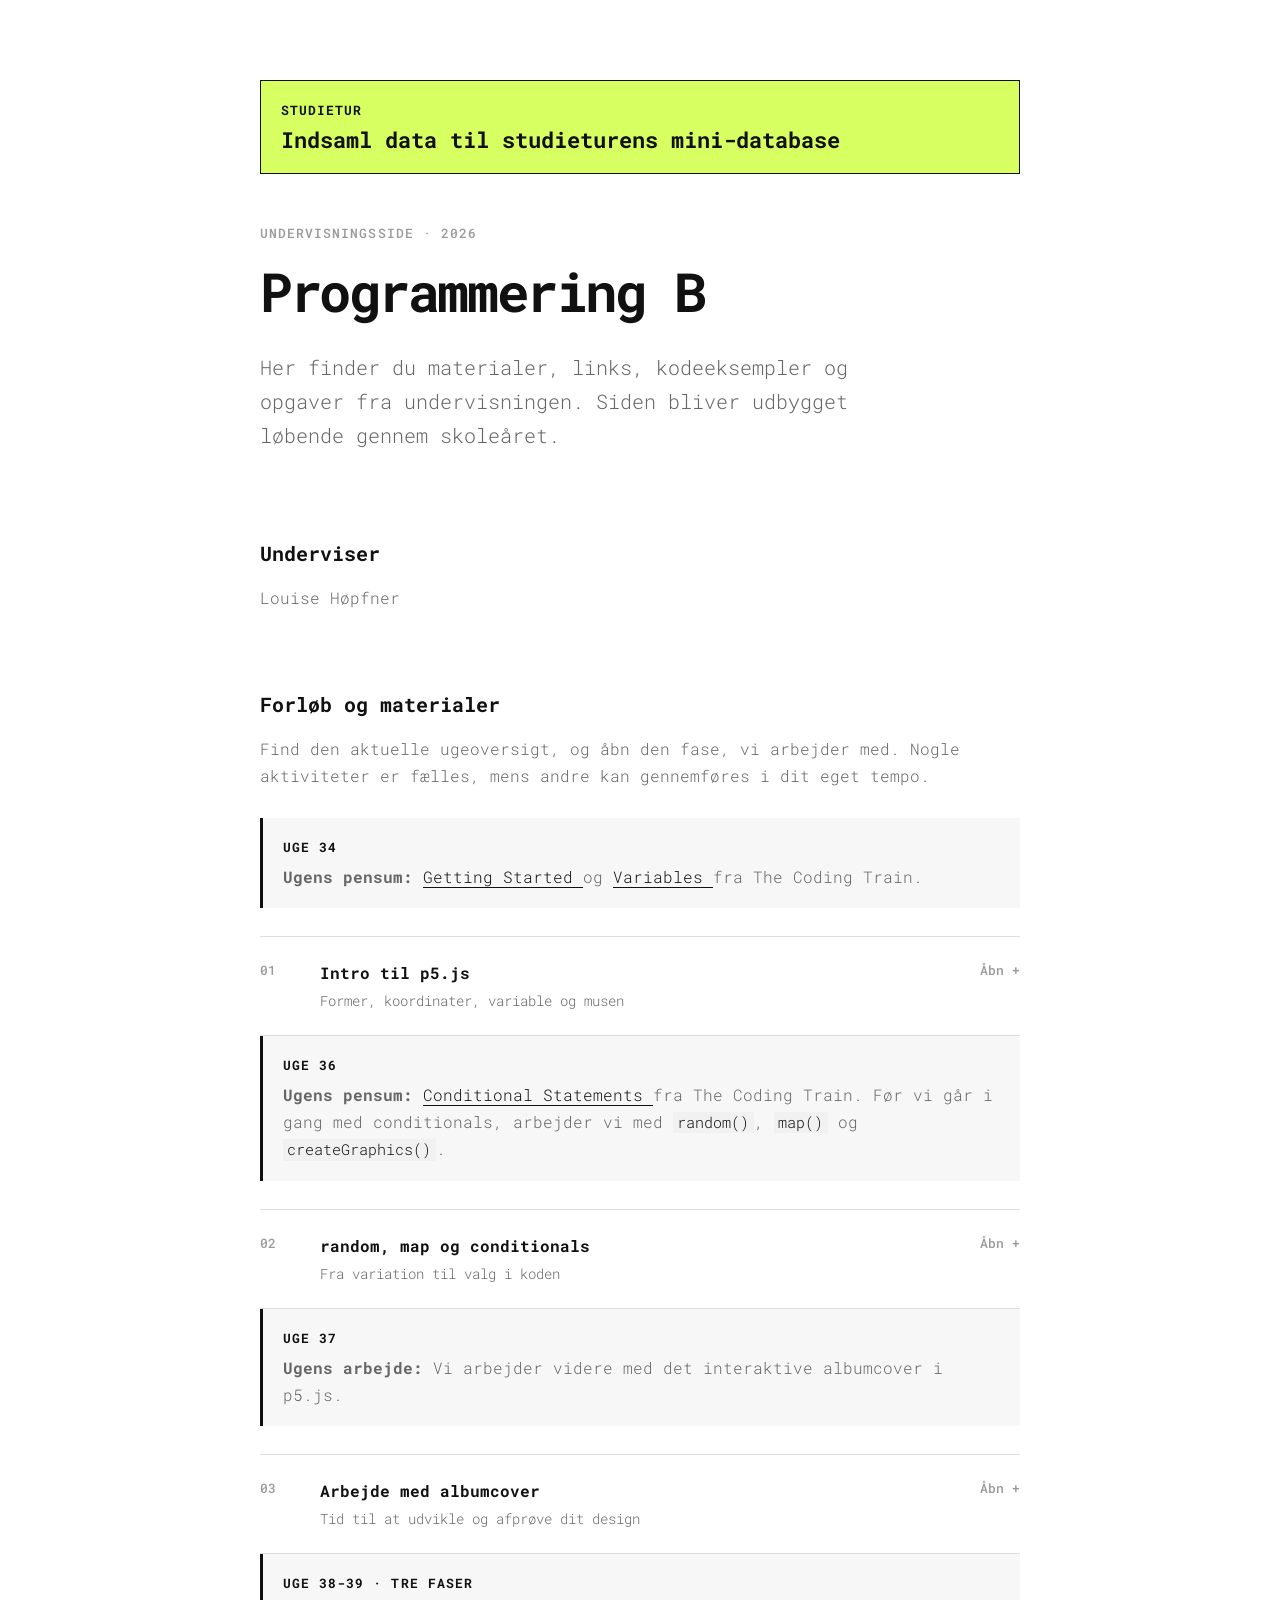
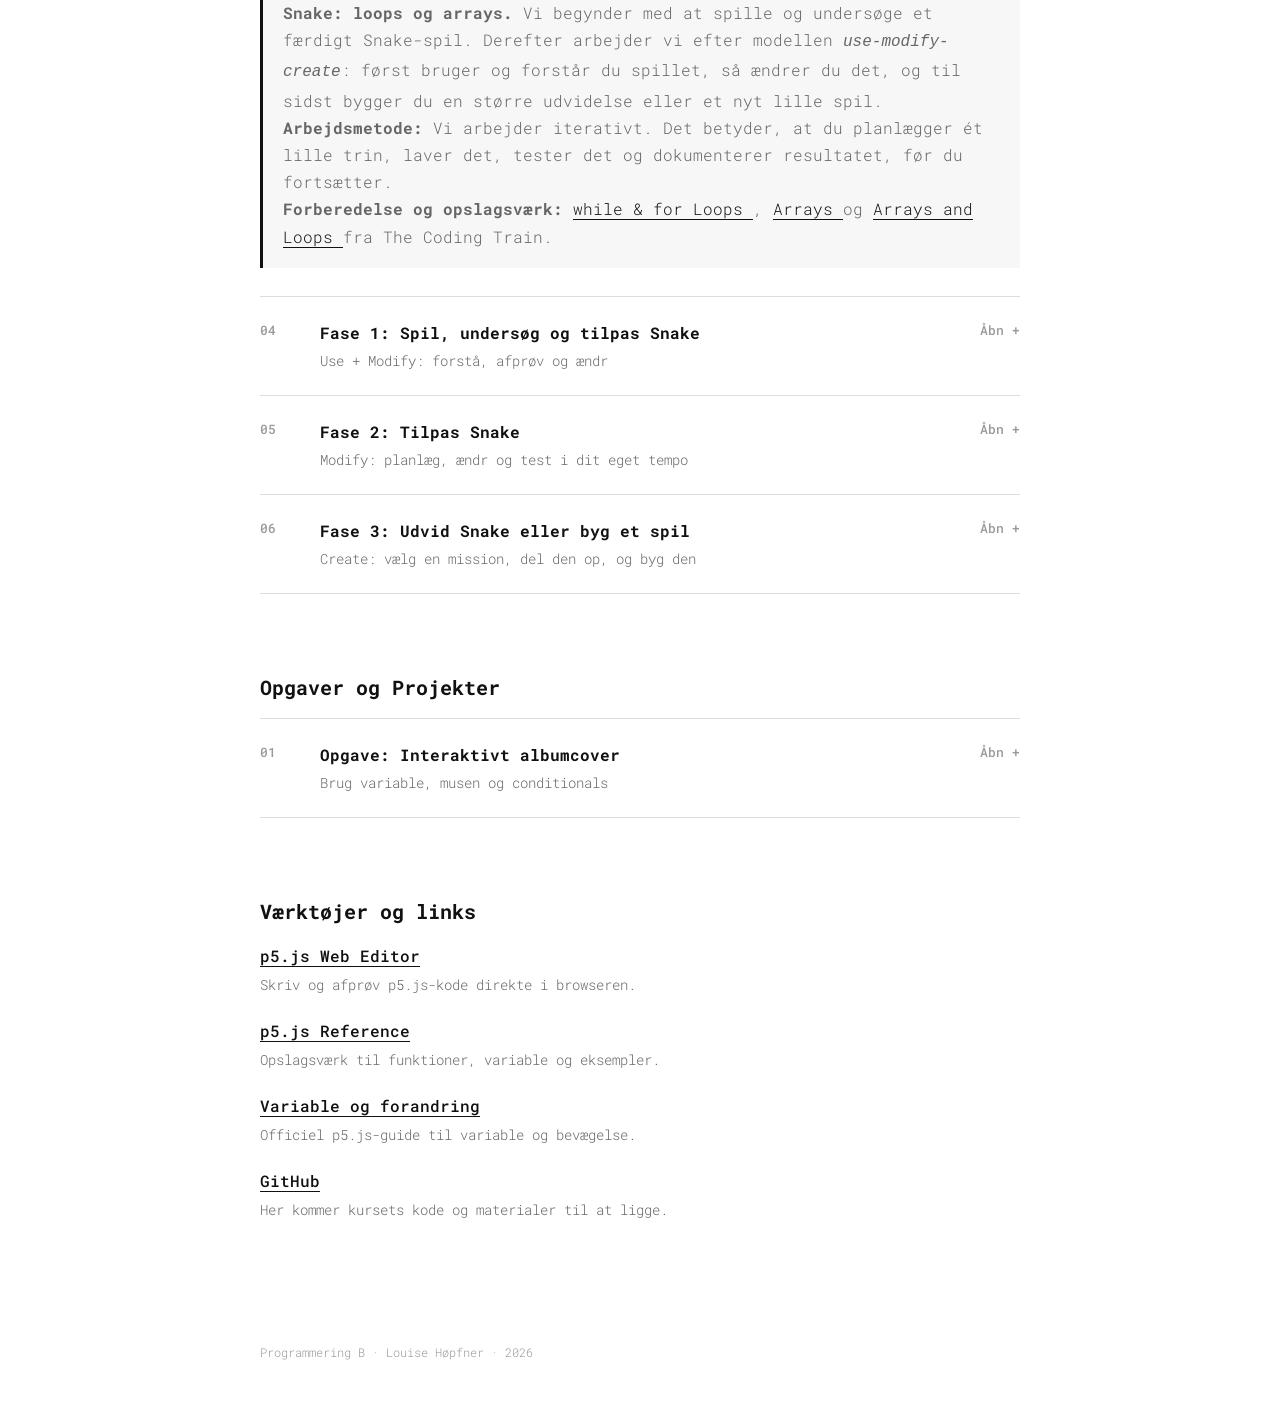
==== commit 878d50e8: "Add teaching guidance and Snake course" ====
--- a/index.html
+++ b/index.html
@@ -41,8 +41,9 @@
       <section aria-labelledby="forloeb">
         <h2 id="forloeb">Forløb og materialer</h2>
         <p class="section-note">
-          Åbn dagens forløb, hvis du følger undervisningen trin for trin. Har du
-          programmeret før, kan du gå direkte til albumcover-opgaven.
+          Find den aktuelle ugeoversigt, og åbn den fase, vi arbejder med.
+          Nogle aktiviteter er fælles, mens andre kan gennemføres i dit eget
+          tempo.
         </p>
 
         <div class="week-overview">
@@ -260,6 +261,387 @@
             </div>
           </details>
         </div>
+
+        <div class="week-overview">
+          <p class="week-number">Uge 38-39 · Tre faser</p>
+          <p>
+            <strong>Snake: loops og arrays.</strong> Vi begynder med at spille
+            og undersøge et færdigt Snake-spil. Derefter arbejder vi efter
+            modellen <em>use-modify-create</em>: først bruger og forstår du
+            spillet, så ændrer du det, og til sidst bygger du en større
+            udvidelse eller et nyt lille spil.
+          </p>
+          <p>
+            <strong>Arbejdsmetode:</strong> Vi arbejder iterativt. Det betyder,
+            at du planlægger ét lille trin, laver det, tester det og dokumenterer
+            resultatet, før du fortsætter.
+          </p>
+          <p>
+            <strong>Forberedelse og opslagsværk:</strong>
+            <a
+              href="https://thecodingtrain.com/tracks/code-programming-with-p5-js/code/4-loops/1-while-for/"
+              target="_blank"
+              rel="noreferrer"
+            >
+              while &amp; for Loops
+            </a>,
+            <a
+              href="https://thecodingtrain.com/tracks/code-programming-with-p5-js/code/7-arrays/1-arrays/"
+              target="_blank"
+              rel="noreferrer"
+            >
+              Arrays
+            </a>
+            og
+            <a
+              href="https://thecodingtrain.com/tracks/code-programming-with-p5-js/code/7-arrays/2-arrays-loops"
+              target="_blank"
+              rel="noreferrer"
+            >
+              Arrays and Loops
+            </a>
+            fra The Coding Train.
+          </p>
+        </div>
+
+        <div class="material-list">
+          <details id="snake-use" class="material-card">
+            <summary>
+              <span class="course-number" aria-hidden="true">04</span>
+              <span class="summary-text">
+                <strong>Fase 1: Spil, undersøg og tilpas Snake</strong>
+                <span>Use + Modify: forstå, afprøv og ændr</span>
+              </span>
+              <span class="toggle-label" aria-hidden="true">Åbn</span>
+            </summary>
+
+            <div class="material-content">
+              <p class="learning-goal">
+                <strong>Mål:</strong> Du kan beskrive spillets vigtigste dele,
+                forklare hvad spillet skal huske, finde et loop og et array i
+                koden samt lave og afprøve en synlig ændring.
+              </p>
+
+              <h3>1. Spil uden at se koden · 10 minutter</h3>
+              <p>
+                Åbn spillet, klik på lærredet, og styr slangen med
+                piletasterne. Afprøv mad, vækst, vægge, kollision og genstart.
+              </p>
+              <p>
+                <a
+                  class="primary-link"
+                  href="https://editor.p5js.org/louissse/full/bpFLP08BD"
+                  target="_blank"
+                  rel="noreferrer"
+                >
+                  Spil Snake →
+                </a>
+              </p>
+
+              <h3>2. Undersøg spillet i par · 15 minutter</h3>
+              <p>
+                Diskutér spørgsmålene, og skriv jeres svar ned. I må gerne
+                tegne forbindelser mellem delene.
+              </p>
+              <ul class="requirements">
+                <li>Hvilke synlige dele består spillet af?</li>
+                <li>Hvilke ting skal spillet kunne huske?</li>
+                <li>Hvilket input giver spilleren?</li>
+                <li>Hvilke regler styrer bevægelse, vækst og game over?</li>
+                <li>Hvad bliver gentaget igen og igen?</li>
+                <li>Hvor tror I, at der findes loops i koden — og hvorfor?</li>
+                <li>Hvad kunne et array bruges til i Snake?</li>
+              </ul>
+
+              <h3>3. Fælles opsamling · 10 minutter</h3>
+              <p>
+                Vi samler jeres forslag på tavlen og ser især på jeres bud på,
+                hvad spillet skal huske, og hvor der kan være loops.
+              </p>
+
+              <h3>4. Mød koden · 15 minutter</h3>
+              <p>
+                Efter den fælles opsamling åbner du koden og laver en kopi i
+                din egen p5.js-konto. Find arrayet <code>snake</code>, loopet i
+                <code>drawSnake()</code> og den kode, der flytter slangen.
+              </p>
+              <p>
+                <a
+                  class="primary-link"
+                  href="https://editor.p5js.org/louissse/sketches/bpFLP08BD"
+                  target="_blank"
+                  rel="noreferrer"
+                >
+                  Åbn og kopiér koden →
+                </a>
+              </p>
+
+              <h3>5. Modify i eget tempo · 35 minutter</h3>
+              <p>
+                Arbejd fra toppen af listen. Lav én ændring ad gangen, kør
+                spillet, og afprøv ændringen. Behold den kun, hvis spillet
+                stadig virker.
+              </p>
+              <ol class="steps">
+                <li>
+                  Skift slangens, hovedets, madens og baggrundens farver.
+                </li>
+                <li>Ændr spillets hastighed i <code>frameRate()</code>.</li>
+                <li>Ændr cellestørrelsen, og undersøg konsekvensen.</li>
+                <li>Ændr slangens startlængde eller startplacering.</li>
+                <li>Lav en selvvalgt synlig ændring.</li>
+              </ol>
+              <p>
+                Hvis du går i stå, så sammenlign med din seneste fungerende
+                version. Du må også sparre med en makker.
+              </p>
+
+              <div class="try-box">
+                <h3>6. Exit · 5 minutter</h3>
+                <p>Gem din kode, og færdiggør de tre sætninger:</p>
+                <ul>
+                  <li>“Arrayet <code>snake</code> indeholder …”</li>
+                  <li>
+                    “Loopet i <code>drawSnake()</code> bruges til …”
+                  </li>
+                  <li>“Jeg ændrede …, og derfor skete …”</li>
+                </ul>
+              </div>
+            </div>
+          </details>
+
+          <details id="snake-modify" class="material-card">
+            <summary>
+              <span class="course-number" aria-hidden="true">05</span>
+              <span class="summary-text">
+                <strong>Fase 2: Tilpas Snake</strong>
+                <span>Modify: planlæg, ændr og test i dit eget tempo</span>
+              </span>
+              <span class="toggle-label" aria-hidden="true">Åbn</span>
+            </summary>
+
+            <div class="material-content">
+              <p class="learning-goal">
+                <strong>Mål:</strong> Du kan planlægge en lille ændring, lave
+                den i en eksisterende kode, teste resultatet og forklare,
+                hvilken del af koden der skaber en synlig virkning i spillet.
+              </p>
+
+              <p>
+                Fortsæt i din egen kopi, og brug arbejdsmetoden nedenfor til
+                hver udfordring. Vælg kun én lille ændring ad gangen: noget du
+                kan lave og teste, uden at du samtidig behøver ændre flere
+                andre dele af spillet. Du behøver ikke løse alle forslagene.
+              </p>
+
+              <div class="try-box">
+                <h3>Arbejdsmetode: planlæg, ændr og test</h3>
+                <p>
+                  Metoden kaldes <strong>iterativ udvikling</strong>. Dokumentér
+                  hver iteration øverst i din <code>sketch.js</code> med
+                  kommentarer.
+                </p>
+                <ol class="steps">
+                  <li>
+                    Skriv: “Jeg vil ændre …” Beskriv én lille, synlig ændring.
+                  </li>
+                  <li>
+                    Skriv, hvordan du tror, ændringen kan laves. Peg gerne på
+                    en variabel, funktion eller del af koden.
+                  </li>
+                  <li>Gem den seneste fungerende version af spillet.</li>
+                  <li>Lav kun den planlagte ændring.</li>
+                  <li>
+                    Test både ændringen og resten af spillet. Skete det, du
+                    forventede, og virker spillet stadig?
+                  </li>
+                  <li>
+                    Notér kort, hvad der skete. Behold ændringen, ret den, eller
+                    gå tilbage til den fungerende version.
+                  </li>
+                </ol>
+                <p>
+                  Vis en fungerende ændring og dine noter til en makker, før du
+                  vælger den næste ændring.
+                </p>
+                <pre class="code-block"><code>// TRIN 1
+// Plan: Jeg vil ...
+// Jeg tror, jeg skal ændre ...
+// Test: Jeg afprøvede ...
+// Resultat: ...</code></pre>
+              </div>
+
+              <h3>Kom godt i gang</h3>
+              <ul class="requirements">
+                <li>Giv hoved, krop, mad og baggrund nye farver.</li>
+                <li>Gør slangen langsommere eller hurtigere.</li>
+                <li>Ændr slangens startlængde eller startplacering.</li>
+                <li>Lad maden give to point i stedet for ét.</li>
+              </ul>
+
+              <h3>Byg videre</h3>
+              <ul class="requirements">
+                <li>Lad hastigheden stige, når slangen spiser.</li>
+                <li>Skift madens farve ved bestemte pointtal.</li>
+                <li>Giv spilleren en bonus ved et bestemt pointtal.</li>
+                <li>Ændr reglen ved væggen.</li>
+                <li>Tilføj en tydelig startbesked eller en ny genstartregel.</li>
+              </ul>
+
+              <div class="stretch-box">
+                <h3>Små, ekstra udfordringer</h3>
+                <ul>
+                  <li>Vis en kort besked, når spilleren får point.</li>
+                  <li>Lad slangens farve afhænge af dens længde.</li>
+                  <li>Tilføj en tast, der kan genstarte spillet.</li>
+                  <li>
+                    Saml en afgrænset, gentaget kodedel i en ny funktion, og
+                    forklar hvorfor.
+                  </li>
+                </ul>
+              </div>
+
+              <p>
+                Du er klar til næste fase, når du kan pege på arrayet og et
+                loop samt vise planen, testen og resultatet af mindst én
+                fungerende ændring.
+              </p>
+            </div>
+          </details>
+
+          <details id="snake-create" class="material-card assignment-card">
+            <summary>
+              <span class="course-number" aria-hidden="true">06</span>
+              <span class="summary-text">
+                <strong>Fase 3: Udvid Snake eller byg et spil</strong>
+                <span>Create: vælg en mission, del den op, og byg den</span>
+              </span>
+              <span class="toggle-label" aria-hidden="true">Åbn</span>
+            </summary>
+
+            <div class="material-content">
+              <p class="learning-goal">
+                <strong>Mål:</strong> Du kan dele en større programmeringsopgave
+                op i små, testbare trin, dokumentere processen og forklare dit
+                array, dit loop og en ændring, der påvirker flere dele af koden.
+              </p>
+
+              <h3>Vælg én mission</h3>
+              <p>
+                De tre første missioner er større udvidelser af Snake. Den
+                sidste er en ekstra udfordring, hvor du bygger et nyt spil fra
+                bunden. Du skal kun vælge én.
+              </p>
+
+              <h3>Arbejd iterativt</h3>
+              <p>
+                Skriv missionen og den mindste version, der kan vises og
+                testes, øverst i koden. Del derefter arbejdet op i nummererede
+                trin. For hvert trin skriver du plan, forventning, test og
+                resultat som kommentarer, ligesom i Fase 2.
+              </p>
+
+              <h3>Mission 1: Snake med forhindringer</h3>
+              <p>Din minimumsversion skal:</p>
+              <ul class="requirements">
+                <li>gemme forhindringernes placeringer i et array,</li>
+                <li>tegne dem med et loop,</li>
+                <li>afslutte spillet, hvis slangen rammer en forhindring,</li>
+                <li>forhindre mad i at blive placeret på en forhindring.</li>
+              </ul>
+              <p>
+                En mulig rækkefølge er: tegn én fast forhindring, gem flere i
+                et array, tegn dem med et loop, registrér kollision, og ret til
+                sidst placeringen af maden.
+              </p>
+
+              <h3>Mission 2: Snake med bonusmad</h3>
+              <p>Din minimumsversion skal:</p>
+              <ul class="requirements">
+                <li>vise bonusmaden med et andet udseende,</li>
+                <li>placere den et tilfældigt sted,</li>
+                <li>give en særlig effekt,</li>
+                <li>få bonusmaden til at forsvinde igen efter noget tid,</li>
+                <li>nulstille bonusmaden korrekt ved genstart.</li>
+              </ul>
+              <p>
+                En mulig rækkefølge er: tegn bonusmad et fast sted, placér den
+                tilfældigt, registrér at slangen spiser den, tilføj effekten,
+                tilføj en timer, og ret genstarten.
+              </p>
+
+              <h3>Mission 3: Snake med levels</h3>
+              <p>Din minimumsversion skal:</p>
+              <ul class="requirements">
+                <li>holde styr på og vise det aktuelle level,</li>
+                <li>skifte level ved bestemte pointtal,</li>
+                <li>
+                  ændre mindst to ting mellem levels, eksempelvis hastighed,
+                  farver, vægge eller forhindringer,
+                </li>
+                <li>nulstille level korrekt ved genstart.</li>
+              </ul>
+              <p>
+                En mulig rækkefølge er: opret og vis <code>level</code>, skift
+                til level 2 ved et bestemt pointtal, ændr hastigheden, tilføj
+                en synlig ændring eller ny regel, og ret genstarten.
+              </p>
+
+              <div class="stretch-box">
+                <h3>Ekstra udfordring: Byg et nyt spil fra bunden</h3>
+                <p>
+                  Byg “Fang de faldende objekter” i en tom p5.js-skitse. Du må
+                  genbruge mønstre fra Snake, som du kan forklare.
+                </p>
+                <ul>
+                  <li>
+                    En spiller bevæger sig til højre og venstre nederst.
+                  </li>
+                  <li>
+                    Faldende objekter gemmes i et array og bevæges og tegnes
+                    med et loop.
+                  </li>
+                  <li>Spilleren får point ved at fange et objekt.</li>
+                  <li>
+                    Objekter fjernes, når de er fanget eller forlader skærmen.
+                  </li>
+                  <li>Spillet har game over og kan genstartes.</li>
+                </ul>
+                <p>
+                  Byg først spilleren, derefter ét faldende objekt, så arrayet
+                  og til sidst fangst, point, game over og genstart.
+                </p>
+              </div>
+
+              <h3>Fælles krav</h3>
+              <ul class="requirements">
+                <li>Spillet virker i en demonstrerbar minimumsversion.</li>
+                <li>Array og loop bruges meningsfuldt.</li>
+                <li>Dine trin er dokumenteret som kommentarer i koden.</li>
+                <li>
+                  Du kan forklare et trin, et testresultat og en kodedel, du
+                  har ændret.
+                </li>
+              </ul>
+
+              <div class="try-box">
+                <h3>Afslut med en makker</h3>
+                <p>
+                  Spil hinandens versioner. Fortæl hvad du lagde mærke til,
+                  hvilken regel du forstod med det samme, og hvad der kan
+                  testes eller forklares tydeligere. Notér til sidst én ændring,
+                  der virkede, ét problem og ét muligt næste skridt.
+                </p>
+              </div>
+
+              <p>
+                Du må gerne diskutere og få hjælp af en makker, men du skal
+                arbejde i din egen skitse og forstå dine egne ændringer.
+                Generativ AI må ikke bruges i dette forløb.
+              </p>
+            </div>
+          </details>
+        </div>
       </section>
 
       <section aria-labelledby="opgaver">
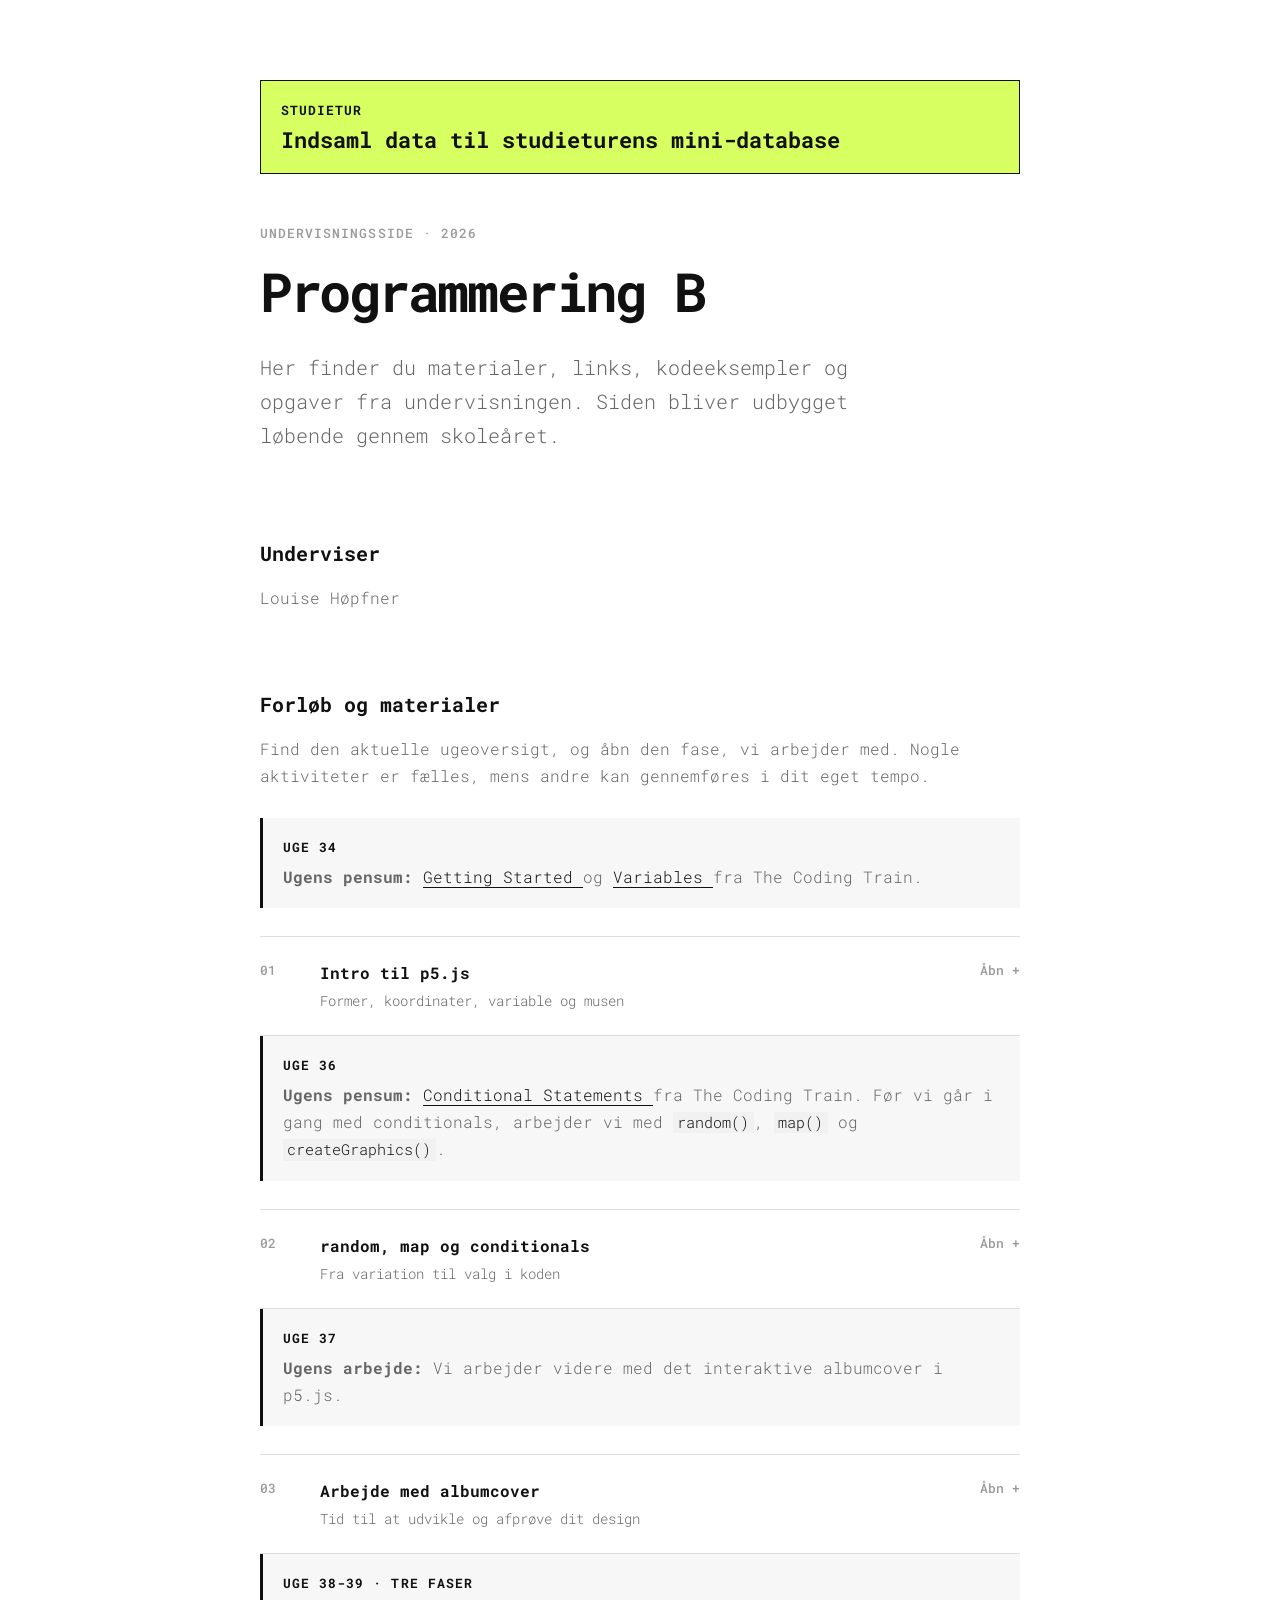
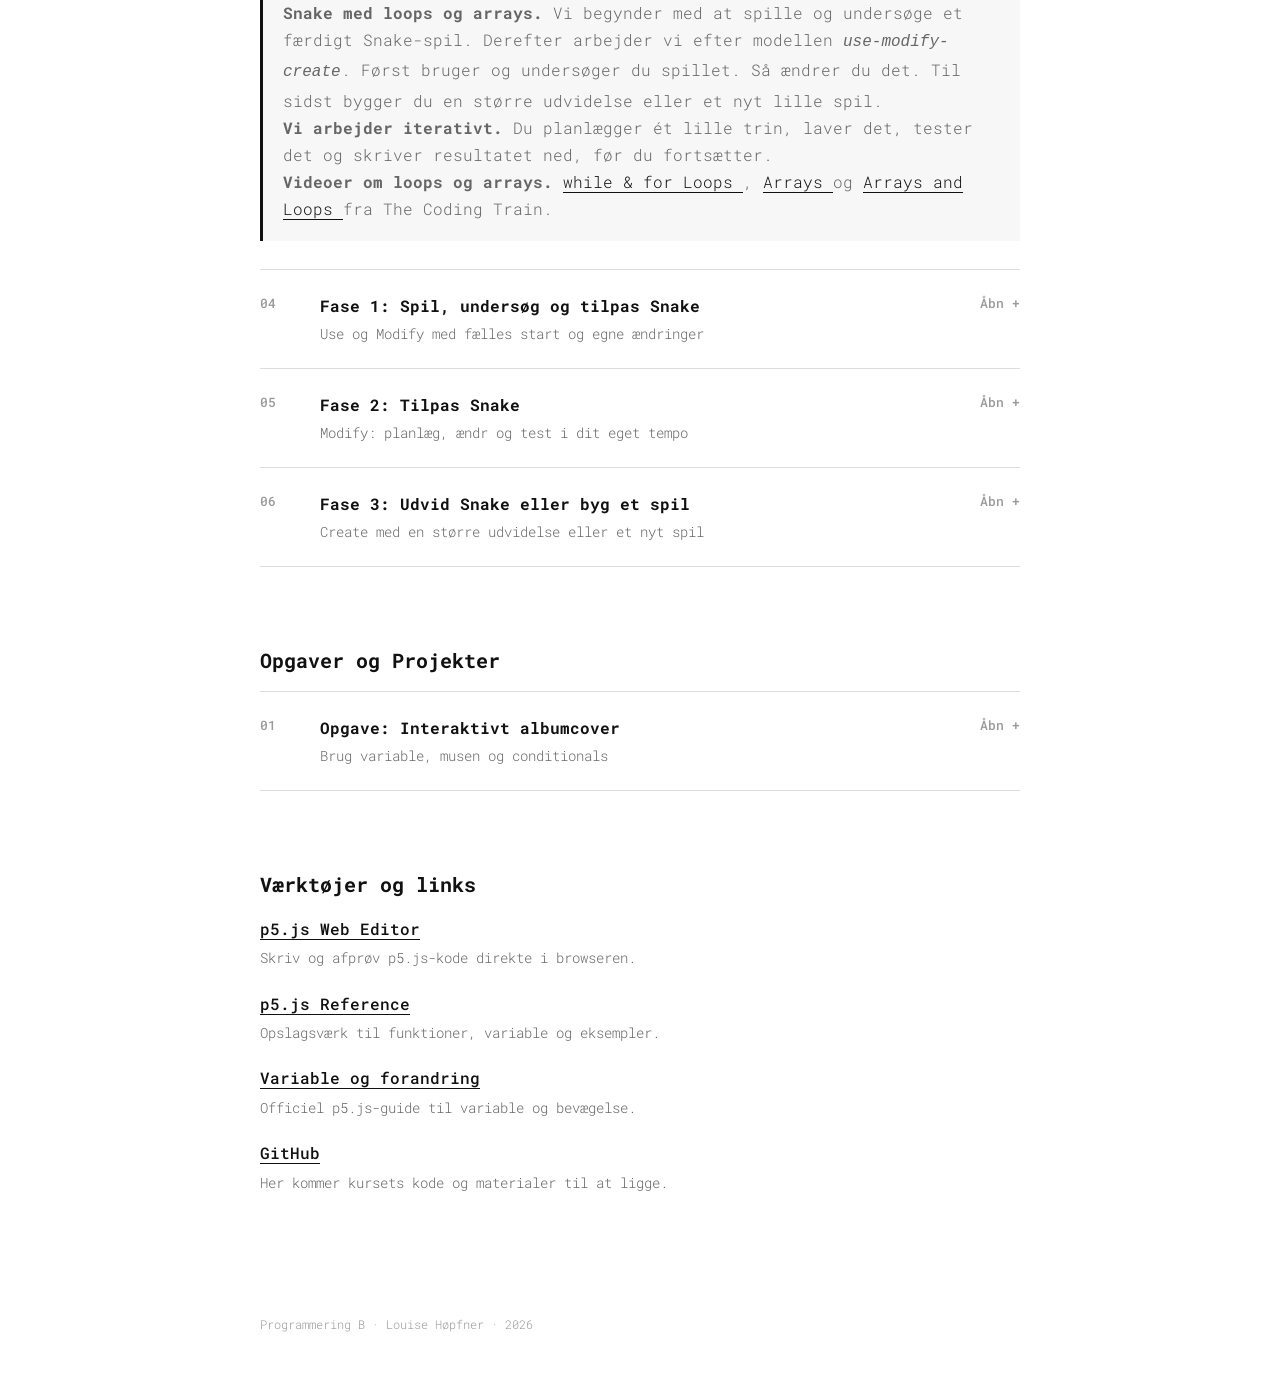
==== commit cc69ebdb: "Refine Snake course wording and lists" ====
--- a/index.html
+++ b/index.html
@@ -265,19 +265,18 @@
         <div class="week-overview">
           <p class="week-number">Uge 38-39 · Tre faser</p>
           <p>
-            <strong>Snake: loops og arrays.</strong> Vi begynder med at spille
+            <strong>Snake med loops og arrays.</strong> Vi begynder med at spille
             og undersøge et færdigt Snake-spil. Derefter arbejder vi efter
-            modellen <em>use-modify-create</em>: først bruger og forstår du
-            spillet, så ændrer du det, og til sidst bygger du en større
-            udvidelse eller et nyt lille spil.
+            modellen <em>use-modify-create</em>. Først bruger og undersøger du
+            spillet. Så ændrer du det. Til sidst bygger du en større udvidelse
+            eller et nyt lille spil.
           </p>
           <p>
-            <strong>Arbejdsmetode:</strong> Vi arbejder iterativt. Det betyder,
-            at du planlægger ét lille trin, laver det, tester det og dokumenterer
-            resultatet, før du fortsætter.
+            <strong>Vi arbejder iterativt.</strong> Du planlægger ét lille trin,
+            laver det, tester det og skriver resultatet ned, før du fortsætter.
           </p>
           <p>
-            <strong>Forberedelse og opslagsværk:</strong>
+            <strong>Videoer om loops og arrays.</strong>
             <a
               href="https://thecodingtrain.com/tracks/code-programming-with-p5-js/code/4-loops/1-while-for/"
               target="_blank"
@@ -310,16 +309,16 @@
               <span class="course-number" aria-hidden="true">04</span>
               <span class="summary-text">
                 <strong>Fase 1: Spil, undersøg og tilpas Snake</strong>
-                <span>Use + Modify: forstå, afprøv og ændr</span>
+                <span>Use og Modify med fælles start og egne ændringer</span>
               </span>
               <span class="toggle-label" aria-hidden="true">Åbn</span>
             </summary>
 
             <div class="material-content">
               <p class="learning-goal">
-                <strong>Mål:</strong> Du kan beskrive spillets vigtigste dele,
-                forklare hvad spillet skal huske, finde et loop og et array i
-                koden samt lave og afprøve en synlig ændring.
+                <strong>Mål:</strong> Du kan beskrive spillets dele og forklare,
+                hvad spillet skal huske. Du kan finde et loop og et array i
+                koden. Du kan lave og teste en ændring.
               </p>
 
               <h3>1. Spil uden at se koden · 10 minutter</h3>
@@ -341,22 +340,22 @@
               <h3>2. Undersøg spillet i par · 15 minutter</h3>
               <p>
                 Diskutér spørgsmålene, og skriv jeres svar ned. I må gerne
-                tegne forbindelser mellem delene.
+                tegne, hvordan delene hænger sammen.
               </p>
               <ul class="requirements">
                 <li>Hvilke synlige dele består spillet af?</li>
                 <li>Hvilke ting skal spillet kunne huske?</li>
                 <li>Hvilket input giver spilleren?</li>
                 <li>Hvilke regler styrer bevægelse, vækst og game over?</li>
-                <li>Hvad bliver gentaget igen og igen?</li>
-                <li>Hvor tror I, at der findes loops i koden — og hvorfor?</li>
+                <li>Hvilke handlinger gentager spillet?</li>
+                <li>Hvor tror I, der findes loops i koden? Begrund jeres svar.</li>
                 <li>Hvad kunne et array bruges til i Snake?</li>
               </ul>
 
               <h3>3. Fælles opsamling · 10 minutter</h3>
               <p>
-                Vi samler jeres forslag på tavlen og ser især på jeres bud på,
-                hvad spillet skal huske, og hvor der kan være loops.
+                Vi samler jeres forslag på tavlen. Vi undersøger især, hvad
+                spillet skal huske, og hvor der kan være loops.
               </p>
 
               <h3>4. Mød koden · 15 minutter</h3>
@@ -387,7 +386,9 @@
                   Skift slangens, hovedets, madens og baggrundens farver.
                 </li>
                 <li>Ændr spillets hastighed i <code>frameRate()</code>.</li>
-                <li>Ændr cellestørrelsen, og undersøg konsekvensen.</li>
+                <li>
+                  Ændr cellestørrelsen, og se hvad der sker med spillefeltet.
+                </li>
                 <li>Ændr slangens startlængde eller startplacering.</li>
                 <li>Lav en selvvalgt synlig ændring.</li>
               </ol>
@@ -400,11 +401,11 @@
                 <h3>6. Exit · 5 minutter</h3>
                 <p>Gem din kode, og færdiggør de tre sætninger:</p>
                 <ul>
-                  <li>“Arrayet <code>snake</code> indeholder …”</li>
+                  <li>&quot;Arrayet <code>snake</code> indeholder ...&quot;</li>
                   <li>
-                    “Loopet i <code>drawSnake()</code> bruges til …”
+                    &quot;Loopet i <code>drawSnake()</code> bruges til ...&quot;
                   </li>
-                  <li>“Jeg ændrede …, og derfor skete …”</li>
+                  <li>&quot;Jeg ændrede ..., og derfor skete ...&quot;</li>
                 </ul>
               </div>
             </div>
@@ -422,42 +423,37 @@
 
             <div class="material-content">
               <p class="learning-goal">
-                <strong>Mål:</strong> Du kan planlægge en lille ændring, lave
-                den i en eksisterende kode, teste resultatet og forklare,
-                hvilken del af koden der skaber en synlig virkning i spillet.
-              </p>
-
-              <p>
-                Fortsæt i din egen kopi, og brug arbejdsmetoden nedenfor til
-                hver udfordring. Vælg kun én lille ændring ad gangen: noget du
-                kan lave og teste, uden at du samtidig behøver ændre flere
-                andre dele af spillet. Du behøver ikke løse alle forslagene.
+                <strong>Mål:</strong> Du kan planlægge, gennemføre og teste en
+                lille ændring i koden. Du kan forklare, hvilken kode der ændrer
+                spillet.
+              </p>
+
+              <p>
+                Fortsæt i din egen kopi. Vælg én ændring fra listerne, og brug
+                hele arbejdsmetoden, før du vælger den næste. Du behøver ikke
+                nå alle forslagene.
               </p>
 
               <div class="try-box">
-                <h3>Arbejdsmetode: planlæg, ændr og test</h3>
+                <h3>Sådan arbejder du iterativt</h3>
                 <p>
-                  Metoden kaldes <strong>iterativ udvikling</strong>. Dokumentér
-                  hver iteration øverst i din <code>sketch.js</code> med
-                  kommentarer.
+                  Skriv hvert trin som kommentarer øverst i din
+                  <code>sketch.js</code>.
                 </p>
                 <ol class="steps">
+                  <li>Skriv, hvad du vil ændre.</li>
                   <li>
-                    Skriv: “Jeg vil ændre …” Beskriv én lille, synlig ændring.
+                    Skriv, hvor i koden du tror, ændringen skal laves.
+                  </li>
+                  <li>Gem den seneste fungerende version af spillet.</li>
+                  <li>Lav kun denne ændring.</li>
+                  <li>
+                    Test ændringen. Kontrollér også, at resten af spillet
+                    stadig virker.
                   </li>
                   <li>
-                    Skriv, hvordan du tror, ændringen kan laves. Peg gerne på
-                    en variabel, funktion eller del af koden.
-                  </li>
-                  <li>Gem den seneste fungerende version af spillet.</li>
-                  <li>Lav kun den planlagte ændring.</li>
-                  <li>
-                    Test både ændringen og resten af spillet. Skete det, du
-                    forventede, og virker spillet stadig?
-                  </li>
-                  <li>
-                    Notér kort, hvad der skete. Behold ændringen, ret den, eller
-                    gå tilbage til den fungerende version.
+                    Skriv resultatet i kommentarerne. Behold ændringen, ret den
+                    eller gå tilbage til den fungerende version.
                   </li>
                 </ol>
                 <p>
@@ -465,10 +461,10 @@
                   vælger den næste ændring.
                 </p>
                 <pre class="code-block"><code>// TRIN 1
-// Plan: Jeg vil ...
-// Jeg tror, jeg skal ændre ...
-// Test: Jeg afprøvede ...
-// Resultat: ...</code></pre>
+// Ændring:
+// Plan:
+// Test:
+// Resultat:</code></pre>
               </div>
 
               <h3>Kom godt i gang</h3>
@@ -479,33 +475,37 @@
                 <li>Lad maden give to point i stedet for ét.</li>
               </ul>
 
-              <h3>Byg videre</h3>
+              <h3>Flere ændringer</h3>
               <ul class="requirements">
                 <li>Lad hastigheden stige, når slangen spiser.</li>
                 <li>Skift madens farve ved bestemte pointtal.</li>
-                <li>Giv spilleren en bonus ved et bestemt pointtal.</li>
-                <li>Ændr reglen ved væggen.</li>
+                <li>Giv fem bonuspoint, når scoren når 10.</li>
+                <li>
+                  Lad slangen fortsætte i den modsatte side, når den rammer en
+                  væg.
+                </li>
                 <li>Tilføj en tydelig startbesked eller en ny genstartregel.</li>
               </ul>
 
               <div class="stretch-box">
                 <h3>Små, ekstra udfordringer</h3>
                 <ul>
-                  <li>Vis en kort besked, når spilleren får point.</li>
+                  <li>Vis beskeden &quot;Godt gået!&quot;, når spilleren får point.</li>
                   <li>Lad slangens farve afhænge af dens længde.</li>
                   <li>Tilføj en tast, der kan genstarte spillet.</li>
                   <li>
-                    Saml en afgrænset, gentaget kodedel i en ny funktion, og
-                    forklar hvorfor.
+                    Flyt gentaget kode til en ny funktion. Forklar, hvad
+                    funktionen gør.
                   </li>
                 </ul>
               </div>
 
-              <p>
-                Du er klar til næste fase, når du kan pege på arrayet og et
-                loop samt vise planen, testen og resultatet af mindst én
-                fungerende ændring.
-              </p>
+              <h3>Klar til fase 3?</h3>
+              <ul class="requirements">
+                <li>Du kan finde arrayet og mindst ét loop.</li>
+                <li>Dine kommentarer viser plan, test og resultat.</li>
+                <li>Du kan vise og forklare mindst én ændring, der virker.</li>
+              </ul>
             </div>
           </details>
 
@@ -514,7 +514,7 @@
               <span class="course-number" aria-hidden="true">06</span>
               <span class="summary-text">
                 <strong>Fase 3: Udvid Snake eller byg et spil</strong>
-                <span>Create: vælg en mission, del den op, og byg den</span>
+                <span>Create med en større udvidelse eller et nyt spil</span>
               </span>
               <span class="toggle-label" aria-hidden="true">Åbn</span>
             </summary>
@@ -522,102 +522,103 @@
             <div class="material-content">
               <p class="learning-goal">
                 <strong>Mål:</strong> Du kan dele en større programmeringsopgave
-                op i små, testbare trin, dokumentere processen og forklare dit
-                array, dit loop og en ændring, der påvirker flere dele af koden.
+                op i små trin og dokumentere arbejdet. Du kan forklare, hvordan
+                dit array, dit loop og din udvidelse hænger sammen.
               </p>
 
               <h3>Vælg én mission</h3>
               <p>
-                De tre første missioner er større udvidelser af Snake. Den
-                sidste er en ekstra udfordring, hvor du bygger et nyt spil fra
-                bunden. Du skal kun vælge én.
+                Vælg én af de tre udvidelser til Snake. Hvis du vil have en
+                større udfordring, kan du bygge et nyt spil fra bunden.
               </p>
 
               <h3>Arbejd iterativt</h3>
               <p>
-                Skriv missionen og den mindste version, der kan vises og
-                testes, øverst i koden. Del derefter arbejdet op i nummererede
-                trin. For hvert trin skriver du plan, forventning, test og
-                resultat som kommentarer, ligesom i Fase 2.
+                Skriv først, hvad den enkleste fungerende version skal kunne.
+                Del arbejdet op i nummererede trin. Brug kommentarskabelonen fra
+                fase 2 til hvert trin.
               </p>
 
               <h3>Mission 1: Snake med forhindringer</h3>
-              <p>Din minimumsversion skal:</p>
-              <ul class="requirements">
-                <li>gemme forhindringernes placeringer i et array,</li>
-                <li>tegne dem med et loop,</li>
-                <li>afslutte spillet, hvis slangen rammer en forhindring,</li>
-                <li>forhindre mad i at blive placeret på en forhindring.</li>
-              </ul>
-              <p>
-                En mulig rækkefølge er: tegn én fast forhindring, gem flere i
-                et array, tegn dem med et loop, registrér kollision, og ret til
-                sidst placeringen af maden.
+              <ul class="requirements">
+                <li>Gem forhindringernes placeringer i et array.</li>
+                <li>Tegn forhindringerne med et loop.</li>
+                <li>Stop spillet, hvis slangen rammer en forhindring.</li>
+                <li>Placér kun mad på felter uden forhindringer.</li>
+              </ul>
+              <p>
+                Start med at tegne én fast forhindring. Gem derefter flere
+                forhindringer i et array, og tegn dem med et loop. Få spillet
+                til at opdage, når slangen rammer en forhindring. Ret til sidst
+                placeringen af maden.
               </p>
 
               <h3>Mission 2: Snake med bonusmad</h3>
-              <p>Din minimumsversion skal:</p>
-              <ul class="requirements">
-                <li>vise bonusmaden med et andet udseende,</li>
-                <li>placere den et tilfældigt sted,</li>
-                <li>give en særlig effekt,</li>
-                <li>få bonusmaden til at forsvinde igen efter noget tid,</li>
-                <li>nulstille bonusmaden korrekt ved genstart.</li>
-              </ul>
-              <p>
-                En mulig rækkefølge er: tegn bonusmad et fast sted, placér den
-                tilfældigt, registrér at slangen spiser den, tilføj effekten,
-                tilføj en timer, og ret genstarten.
+              <ul class="requirements">
+                <li>Giv bonusmaden et andet udseende.</li>
+                <li>Placér den et tilfældigt sted.</li>
+                <li>
+                  Giv ekstra point, ekstra længde eller lavere hastighed, når
+                  slangen spiser den.
+                </li>
+                <li>Lad bonusmaden forsvinde efter fem sekunder.</li>
+                <li>Fjern bonusmaden, når spilleren genstarter.</li>
+              </ul>
+              <p>
+                Start med at tegne bonusmaden et fast sted. Giv den derefter en
+                tilfældig placering. Få spillet til at opdage, når slangen
+                spiser den. Tilføj effekten og en timer. Ret til sidst
+                genstarten.
               </p>
 
               <h3>Mission 3: Snake med levels</h3>
-              <p>Din minimumsversion skal:</p>
-              <ul class="requirements">
-                <li>holde styr på og vise det aktuelle level,</li>
-                <li>skifte level ved bestemte pointtal,</li>
-                <li>
-                  ændre mindst to ting mellem levels, eksempelvis hastighed,
-                  farver, vægge eller forhindringer,
-                </li>
-                <li>nulstille level korrekt ved genstart.</li>
-              </ul>
-              <p>
-                En mulig rækkefølge er: opret og vis <code>level</code>, skift
-                til level 2 ved et bestemt pointtal, ændr hastigheden, tilføj
-                en synlig ændring eller ny regel, og ret genstarten.
+              <ul class="requirements">
+                <li>Opret og vis det aktuelle level.</li>
+                <li>Skift level, når scoren når for eksempel 5 og 10.</li>
+                <li>
+                  Ændr mindst to ting mellem levels, eksempelvis hastighed,
+                  farver, vægge eller forhindringer.
+                </li>
+                <li>Sæt level tilbage til 1, når spilleren genstarter.</li>
+              </ul>
+              <p>
+                Start med at oprette og vise <code>level</code>. Skift derefter
+                til level 2 ved fem point. Ændr hastigheden. Skift derefter en
+                farve eller vægreglen, eller tilføj en forhindring. Ret til
+                sidst genstarten.
               </p>
 
               <div class="stretch-box">
                 <h3>Ekstra udfordring: Byg et nyt spil fra bunden</h3>
                 <p>
-                  Byg “Fang de faldende objekter” i en tom p5.js-skitse. Du må
+                  Byg &quot;Fang de faldende objekter&quot; i en tom p5.js-skitse. Du må
                   genbruge mønstre fra Snake, som du kan forklare.
                 </p>
                 <ul>
+                  <li>Spilleren styrer en figur nederst på skærmen.</li>
                   <li>
-                    En spiller bevæger sig til højre og venstre nederst.
-                  </li>
-                  <li>
-                    Faldende objekter gemmes i et array og bevæges og tegnes
-                    med et loop.
+                    Spillet gemmer de faldende objekter i et array. Et loop
+                    flytter og tegner dem.
                   </li>
                   <li>Spilleren får point ved at fange et objekt.</li>
                   <li>
-                    Objekter fjernes, når de er fanget eller forlader skærmen.
+                    Spillet fjerner objekter, når spilleren fanger dem, eller
+                    når de forlader skærmen.
                   </li>
-                  <li>Spillet har game over og kan genstartes.</li>
+                  <li>Spilleren kan genstarte efter game over.</li>
                 </ul>
                 <p>
-                  Byg først spilleren, derefter ét faldende objekt, så arrayet
-                  og til sidst fangst, point, game over og genstart.
+                  Byg først spilleren og styringen. Tilføj derefter ét faldende
+                  objekt. Flyt så objekterne til et array. Tilføj fangst, point,
+                  game over og genstart ét trin ad gangen.
                 </p>
               </div>
 
               <h3>Fælles krav</h3>
               <ul class="requirements">
-                <li>Spillet virker i en demonstrerbar minimumsversion.</li>
-                <li>Array og loop bruges meningsfuldt.</li>
-                <li>Dine trin er dokumenteret som kommentarer i koden.</li>
+                <li>Du har en enkel version af spillet, der virker.</li>
+                <li>Du bruger mindst ét array og ét loop.</li>
+                <li>Kommentarerne i koden viser dine trin.</li>
                 <li>
                   Du kan forklare et trin, et testresultat og en kodedel, du
                   har ændret.
@@ -627,17 +628,16 @@
               <div class="try-box">
                 <h3>Afslut med en makker</h3>
                 <p>
-                  Spil hinandens versioner. Fortæl hvad du lagde mærke til,
-                  hvilken regel du forstod med det samme, og hvad der kan
-                  testes eller forklares tydeligere. Notér til sidst én ændring,
-                  der virkede, ét problem og ét muligt næste skridt.
+                  Spil hinandens versioner. Vis derefter dine kommentarer og
+                  forklar et trin, der virkede, et problem du mødte, og hvad du
+                  vil lave som det næste.
                 </p>
               </div>
 
               <p>
                 Du må gerne diskutere og få hjælp af en makker, men du skal
                 arbejde i din egen skitse og forstå dine egne ændringer.
-                Generativ AI må ikke bruges i dette forløb.
+                Brug ikke generativ AI i dette forløb.
               </p>
             </div>
           </details>
--- a/main.css
+++ b/main.css
@@ -285,8 +285,8 @@
 
 .steps,
 .requirements {
-  margin: 0;
-  padding-left: 24px;
+  margin: 1.5rem 0 0;
+  padding-left: 36px;
 }
 
 .steps li,
@@ -409,7 +409,7 @@
 }
 
 .stretch-box ul {
-  padding-left: 20px;
+  padding-left: 32px;
 }
 
 .stretch-box li {
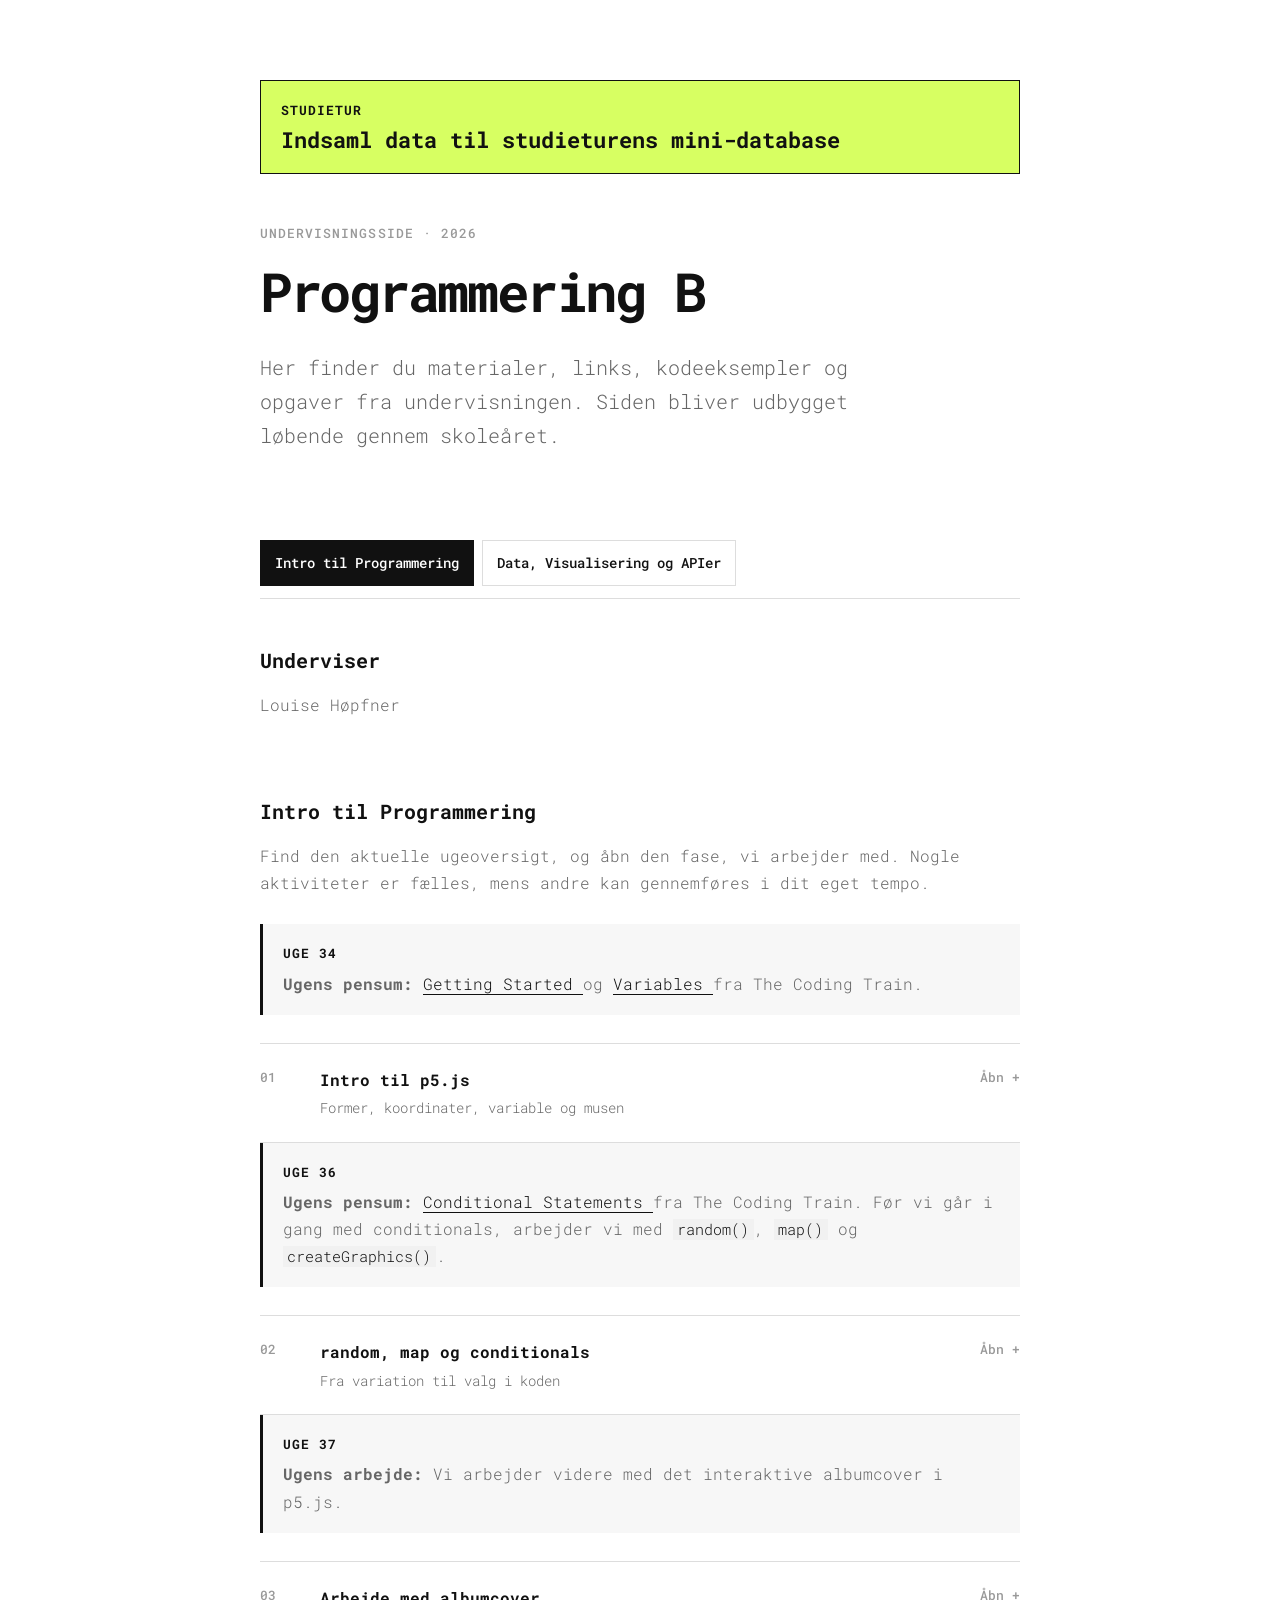
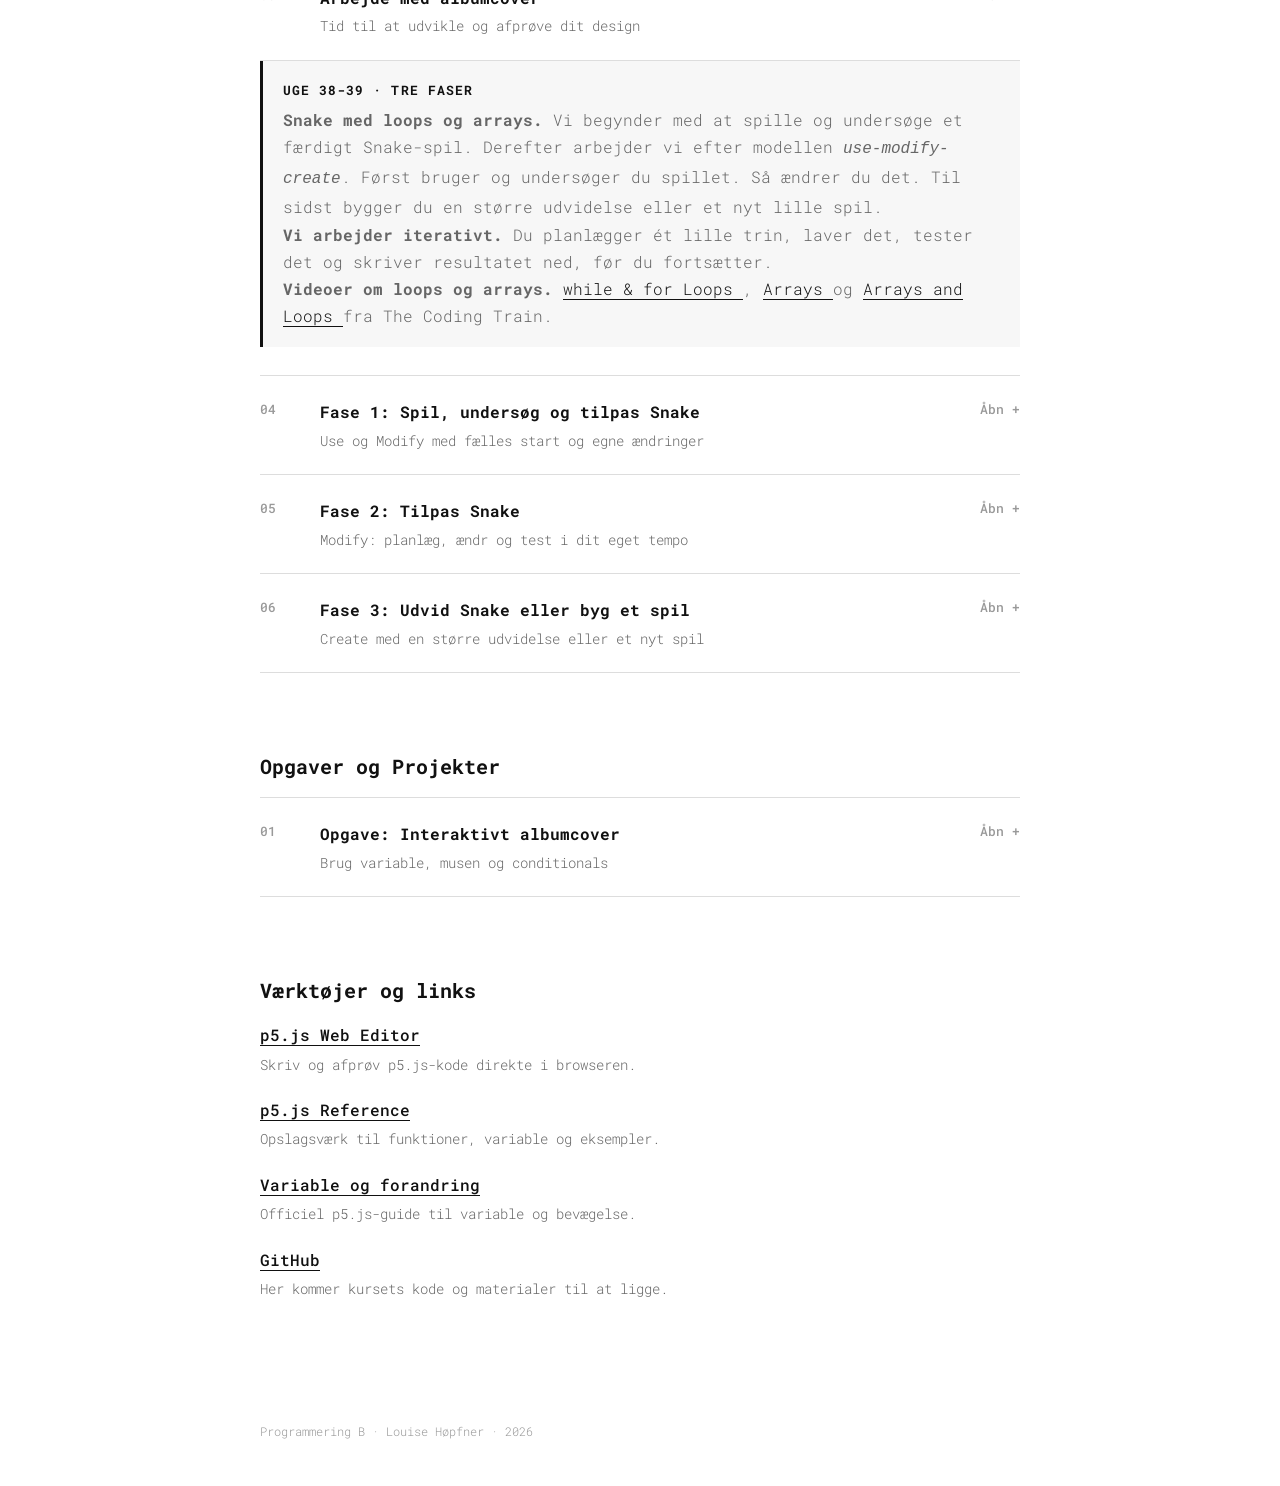
==== commit 62efb5dc: "Update course materials for Programmering B 2026 - Revise README.md to clarify course structure and " ====
--- a/index.html
+++ b/index.html
@@ -14,7 +14,7 @@
       href="https://fonts.googleapis.com/css2?family=Roboto+Mono:wght@300;500;700&amp;display=swap"
       rel="stylesheet"
     >
-    <link rel="stylesheet" href="main.css?v=2026-08-23">
+    <link rel="stylesheet" href="main.css?v=2026-10-26">
   </head>
 
   <body>
@@ -33,13 +33,18 @@
         </p>
       </header>
 
+      <nav class="course-tabs" aria-label="Forløb">
+        <a href="index.html" aria-current="page">Intro til Programmering</a>
+        <a href="02_data/">Data, Visualisering og APIer</a>
+      </nav>
+
       <section aria-labelledby="underviser">
         <h2 id="underviser">Underviser</h2>
         <p>Louise Høpfner</p>
       </section>
 
       <section aria-labelledby="forloeb">
-        <h2 id="forloeb">Forløb og materialer</h2>
+        <h2 id="forloeb">Intro til Programmering</h2>
         <p class="section-note">
           Find den aktuelle ugeoversigt, og åbn den fase, vi arbejder med.
           Nogle aktiviteter er fælles, mens andre kan gennemføres i dit eget
--- a/main.css
+++ b/main.css
@@ -496,3 +496,30 @@
     transition: none;
   }
 }
+
+.course-tabs {
+  display: flex;
+  flex-wrap: wrap;
+  gap: 8px;
+  margin-bottom: 48px;
+  padding-bottom: 12px;
+  border-bottom: 1px solid var(--line);
+}
+
+.course-tabs a {
+  padding: 10px 14px;
+  border: 1px solid var(--line);
+  font-size: 14px;
+  font-weight: 500;
+}
+
+.course-tabs a[aria-current="page"] {
+  background: var(--heading);
+  color: var(--background);
+  border-color: var(--heading);
+}
+
+.course-tabs a:focus-visible {
+  outline: 2px solid var(--heading);
+  outline-offset: 3px;
+}
